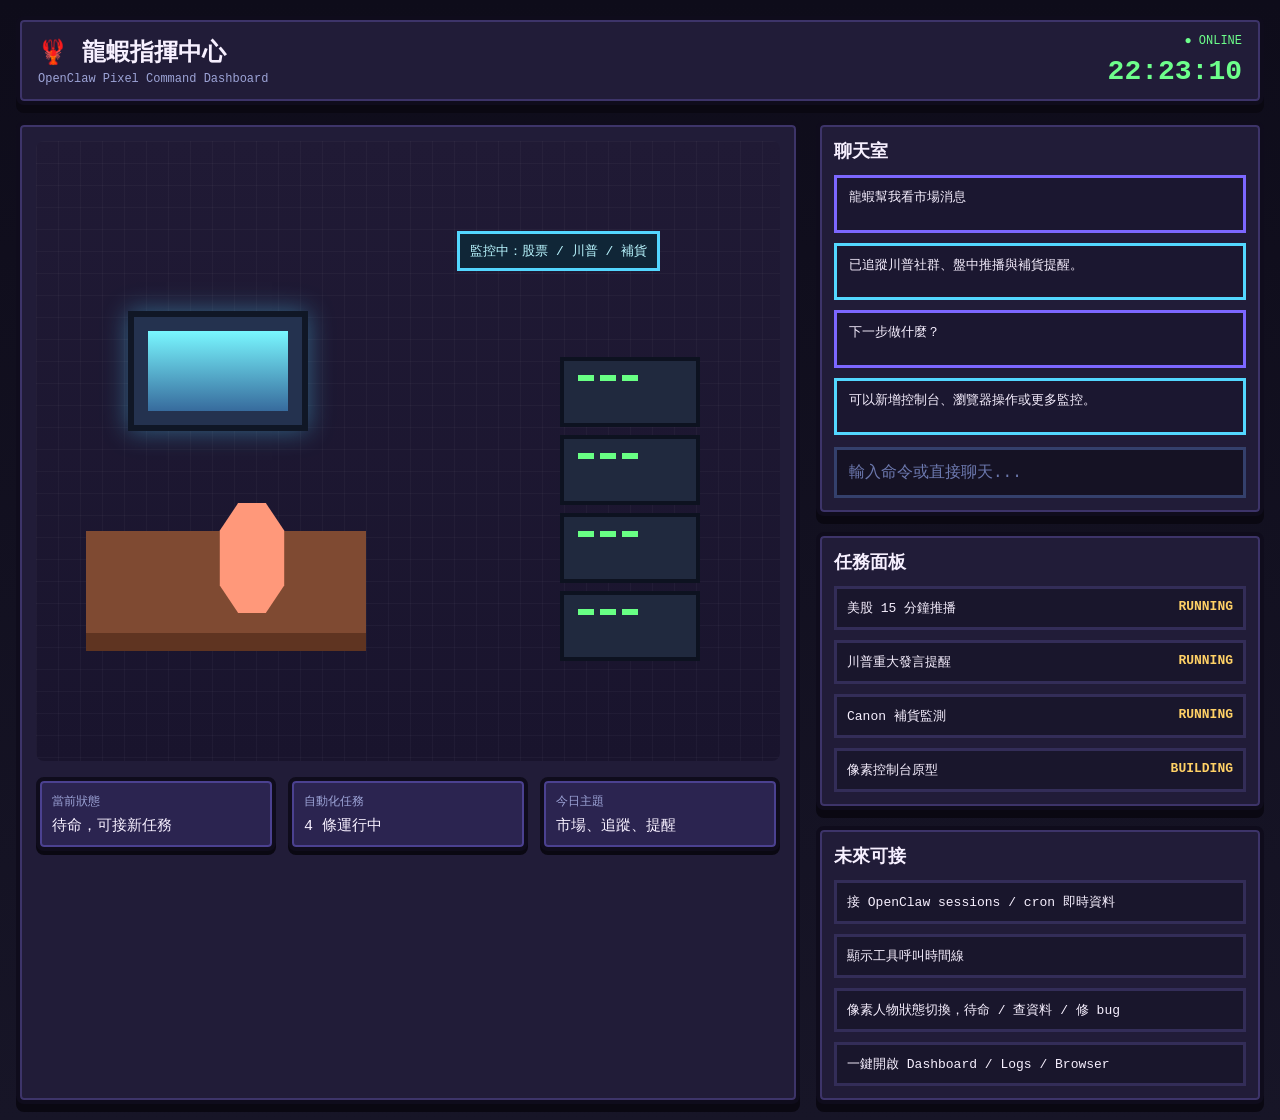
==== dashboard/index.html @ a99f5924 "Add pixel-style lobster dashboard prototype" ====
<!doctype html>
<html lang="zh-Hant">
  <head>
    <meta charset="UTF-8" />
    <meta name="viewport" content="width=device-width, initial-scale=1.0" />
    <title>龍蝦指揮中心</title>
    <link rel="stylesheet" href="./style.css" />
  </head>
  <body>
    <div class="shell">
      <header class="topbar pixel-panel">
        <div>
          <div class="brand">🦞 龍蝦指揮中心</div>
          <div class="sub">OpenClaw Pixel Command Dashboard</div>
        </div>
        <div class="status-group">
          <div class="status-pill online">● ONLINE</div>
          <div class="clock" id="clock">--:--:--</div>
        </div>
      </header>

      <main class="layout">
        <section class="scene pixel-panel">
          <div class="pixel-room">
            <div class="monitor glow"></div>
            <div class="desk"></div>
            <div class="lobster">
              <div class="lobster-label">龍蝦在線，待命中</div>
            </div>
            <div class="server-stack">
              <div class="server"></div>
              <div class="server"></div>
              <div class="server"></div>
              <div class="server"></div>
            </div>
            <div class="task-bubble">監控中：股票 / 川普 / 補貨</div>
          </div>

          <div class="scene-footer">
            <div class="mini-card pixel-panel inset">
              <div class="label">當前狀態</div>
              <div class="value">待命，可接新任務</div>
            </div>
            <div class="mini-card pixel-panel inset">
              <div class="label">自動化任務</div>
              <div class="value">4 條運行中</div>
            </div>
            <div class="mini-card pixel-panel inset">
              <div class="label">今日主題</div>
              <div class="value">市場、追蹤、提醒</div>
            </div>
          </div>
        </section>

        <aside class="sidebar">
          <section class="pixel-panel side-block">
            <h2>聊天室</h2>
            <div class="chat-log">
              <div class="msg from-user">龍蝦幫我看市場消息</div>
              <div class="msg from-lobster">已追蹤川普社群、盤中推播與補貨提醒。</div>
              <div class="msg from-user">下一步做什麼？</div>
              <div class="msg from-lobster">可以新增控制台、瀏覽器操作或更多監控。</div>
            </div>
            <div class="chat-input">輸入命令或直接聊天...</div>
          </section>

          <section class="pixel-panel side-block">
            <h2>任務面板</h2>
            <ul class="task-list">
              <li><span>美股 15 分鐘推播</span><b>RUNNING</b></li>
              <li><span>川普重大發言提醒</span><b>RUNNING</b></li>
              <li><span>Canon 補貨監測</span><b>RUNNING</b></li>
              <li><span>像素控制台原型</span><b>BUILDING</b></li>
            </ul>
          </section>

          <section class="pixel-panel side-block">
            <h2>未來可接</h2>
            <ul class="feature-list">
              <li>接 OpenClaw sessions / cron 即時資料</li>
              <li>顯示工具呼叫時間線</li>
              <li>像素人物狀態切換，待命 / 查資料 / 修 bug</li>
              <li>一鍵開啟 Dashboard / Logs / Browser</li>
            </ul>
          </section>
        </aside>
      </main>
    </div>

    <script src="./ui.js"></script>
  </body>
</html>
---- dashboard/style.css ----
:root {
  --bg: #171527;
  --panel: #211c38;
  --panel-2: #2b2450;
  --ink: #f7f0ff;
  --muted: #9da4d7;
  --accent: #53d7ff;
  --accent-2: #ff8bc2;
  --ok: #6dff8b;
  --warn: #ffd166;
  --border: #3d3469;
}

* { box-sizing: border-box; }
body {
  margin: 0;
  font-family: "Courier New", monospace;
  background: linear-gradient(180deg, #0e0c1a, var(--bg));
  color: var(--ink);
}
.shell {
  min-height: 100vh;
  padding: 16px;
}
.pixel-panel {
  background: var(--panel);
  border: 4px solid #0f0c1c;
  box-shadow: inset 0 0 0 2px var(--border), 0 8px 0 #0a0812;
  border-radius: 8px;
}
.topbar {
  display: flex;
  justify-content: space-between;
  align-items: center;
  padding: 14px 18px;
  margin-bottom: 16px;
}
.brand { font-size: 24px; font-weight: 700; }
.sub { color: var(--muted); font-size: 12px; margin-top: 4px; }
.status-group { text-align: right; }
.status-pill { font-size: 12px; margin-bottom: 8px; }
.status-pill.online { color: var(--ok); }
.clock { font-size: 28px; color: var(--ok); font-weight: 700; }
.layout {
  display: grid;
  grid-template-columns: 1.4fr 0.8fr;
  gap: 16px;
}
.scene { padding: 16px; }
.pixel-room {
  position: relative;
  height: 620px;
  overflow: hidden;
  background: linear-gradient(180deg, #201a35 0%, #19142d 100%);
  border-radius: 8px;
}
.pixel-room::before {
  content: "";
  position: absolute;
  inset: 0;
  background-image: linear-gradient(rgba(255,255,255,.03) 1px, transparent 1px), linear-gradient(90deg, rgba(255,255,255,.03) 1px, transparent 1px);
  background-size: 22px 22px;
}
.monitor, .desk, .server, .lobster, .task-bubble, .lobster-label {
  position: absolute;
}
.monitor {
  width: 180px; height: 120px; left: 92px; top: 170px;
  background: #24324f; border: 6px solid #101726;
}
.monitor::after {
  content: ""; position: absolute; inset: 14px; background: linear-gradient(180deg, #79f7ff, #376b9d);
}
.glow { box-shadow: 0 0 24px rgba(83, 215, 255, 0.4); }
.desk {
  width: 280px; height: 120px; left: 50px; bottom: 110px;
  background: #7f4a32;
  box-shadow: inset 0 -18px #5f3421;
}
.lobster {
  width: 92px; height: 110px; left: 170px; bottom: 148px;
  background: #ff987a;
  clip-path: polygon(35% 0%, 65% 0%, 85% 25%, 85% 75%, 65% 100%, 35% 100%, 15% 75%, 15% 25%);
  box-shadow: 0 0 0 4px #a74c3a;
}
.lobster::before, .lobster::after {
  content: ""; position: absolute; top: 18px; width: 20px; height: 20px; background: #ff987a; box-shadow: 0 0 0 4px #a74c3a;
}
.lobster::before { left: -18px; }
.lobster::after { right: -18px; }
.lobster-label {
  left: -30px; top: -46px; white-space: nowrap; font-size: 12px;
  background: #13253a; color: #d5fbff; padding: 6px 8px; border: 3px solid #4aa3cc;
}
.server-stack { position: absolute; right: 80px; bottom: 92px; width: 140px; }
.server {
  height: 70px; margin-bottom: 8px; background: #20293e; border: 4px solid #0d1220; position: relative;
}
.server::after {
  content: ""; position: absolute; inset: 14px auto 14px 14px; width: 60px; background: linear-gradient(90deg, #68ff84 16px, transparent 0) repeat-x;
  background-size: 22px 6px;
}
.task-bubble {
  right: 120px; top: 90px; font-size: 13px; padding: 8px 10px;
  background: #102637; color: #b9f6ff; border: 3px solid #53d7ff;
}
.scene-footer {
  margin-top: 16px; display: grid; grid-template-columns: repeat(3, 1fr); gap: 12px;
}
.inset { padding: 12px; background: var(--panel-2); box-shadow: inset 0 0 0 2px #4b4190, 0 4px 0 #0a0812; }
.label { color: var(--muted); font-size: 12px; margin-bottom: 6px; }
.value { font-size: 15px; }
.sidebar { display: grid; gap: 16px; }
.side-block { padding: 14px; }
.side-block h2 { margin: 0 0 12px; font-size: 18px; }
.chat-log {
  display: grid; gap: 10px; min-height: 260px; max-height: 260px; overflow: auto; margin-bottom: 12px;
}
.msg {
  padding: 10px 12px; border: 3px solid var(--border); background: #1b1730; font-size: 13px;
}
.from-user { border-color: #7c67ff; }
.from-lobster { border-color: #53d7ff; }
.chat-input {
  border: 3px solid #34406c; padding: 12px; color: #6c78ae; background: #151224;
}
.task-list, .feature-list { list-style: none; padding: 0; margin: 0; display: grid; gap: 10px; }
.task-list li, .feature-list li {
  display: flex; justify-content: space-between; gap: 8px; padding: 10px; background: #19162c; border: 3px solid #332d58; font-size: 13px;
}
.task-list b { color: var(--warn); }
@media (max-width: 1100px) {
  .layout { grid-template-columns: 1fr; }
  .pixel-room { height: 480px; }
}
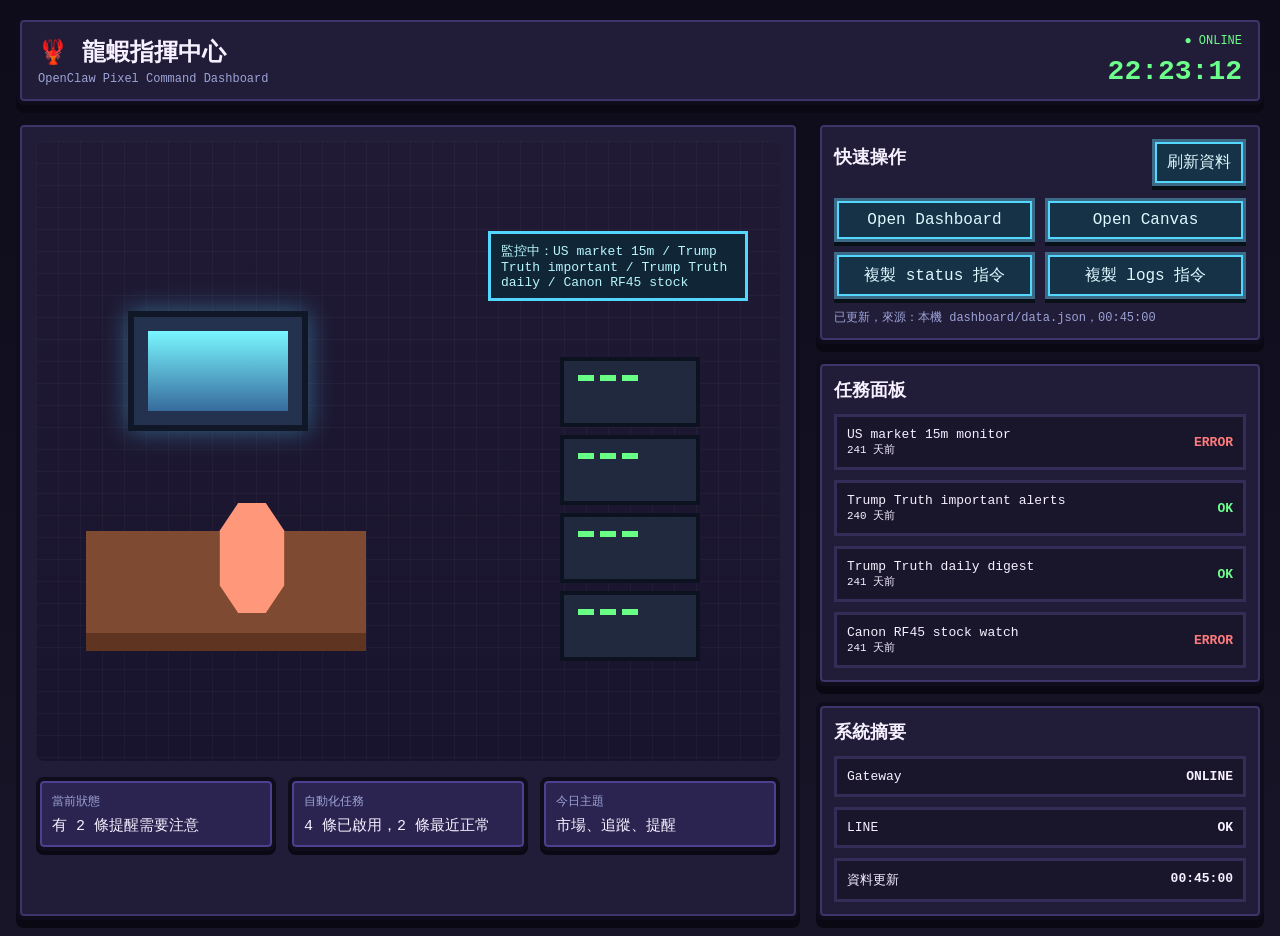
==== commit 6943b7e6: "Upgrade pixel dashboard with live status UI" ====
--- a/dashboard/index.html
+++ b/dashboard/index.html
@@ -14,7 +14,7 @@
           <div class="sub">OpenClaw Pixel Command Dashboard</div>
         </div>
         <div class="status-group">
-          <div class="status-pill online">● ONLINE</div>
+          <div class="status-pill online" id="gateway-pill">● ONLINE</div>
           <div class="clock" id="clock">--:--:--</div>
         </div>
       </header>
@@ -25,7 +25,7 @@
             <div class="monitor glow"></div>
             <div class="desk"></div>
             <div class="lobster">
-              <div class="lobster-label">龍蝦在線，待命中</div>
+              <div class="lobster-label" id="lobster-label">龍蝦在線，待命中</div>
             </div>
             <div class="server-stack">
               <div class="server"></div>
@@ -33,54 +33,53 @@
               <div class="server"></div>
               <div class="server"></div>
             </div>
-            <div class="task-bubble">監控中：股票 / 川普 / 補貨</div>
+            <div class="task-bubble" id="task-bubble">監控中：載入中...</div>
           </div>
 
           <div class="scene-footer">
             <div class="mini-card pixel-panel inset">
               <div class="label">當前狀態</div>
-              <div class="value">待命，可接新任務</div>
+              <div class="value" id="current-status">讀取中...</div>
             </div>
             <div class="mini-card pixel-panel inset">
               <div class="label">自動化任務</div>
-              <div class="value">4 條運行中</div>
+              <div class="value" id="automation-count">讀取中...</div>
             </div>
             <div class="mini-card pixel-panel inset">
               <div class="label">今日主題</div>
-              <div class="value">市場、追蹤、提醒</div>
+              <div class="value" id="today-theme">市場、追蹤、提醒</div>
             </div>
           </div>
         </section>
 
         <aside class="sidebar">
           <section class="pixel-panel side-block">
-            <h2>聊天室</h2>
-            <div class="chat-log">
-              <div class="msg from-user">龍蝦幫我看市場消息</div>
-              <div class="msg from-lobster">已追蹤川普社群、盤中推播與補貨提醒。</div>
-              <div class="msg from-user">下一步做什麼？</div>
-              <div class="msg from-lobster">可以新增控制台、瀏覽器操作或更多監控。</div>
+            <div class="section-head">
+              <h2>快速操作</h2>
+              <button class="pixel-btn" id="refresh-btn">刷新資料</button>
             </div>
-            <div class="chat-input">輸入命令或直接聊天...</div>
+            <div class="button-grid">
+              <a class="pixel-btn link-btn" href="http://127.0.0.1:18789/" target="_blank" rel="noreferrer">Open Dashboard</a>
+              <a class="pixel-btn link-btn" href="http://127.0.0.1:18789/__openclaw__/canvas/" target="_blank" rel="noreferrer">Open Canvas</a>
+              <button class="pixel-btn" data-copy="openclaw status --deep">複製 status 指令</button>
+              <button class="pixel-btn" data-copy="openclaw logs --follow">複製 logs 指令</button>
+            </div>
+            <div class="hint" id="action-hint">可直接開啟本機頁面，或複製指令到 terminal。</div>
           </section>
 
           <section class="pixel-panel side-block">
             <h2>任務面板</h2>
-            <ul class="task-list">
-              <li><span>美股 15 分鐘推播</span><b>RUNNING</b></li>
-              <li><span>川普重大發言提醒</span><b>RUNNING</b></li>
-              <li><span>Canon 補貨監測</span><b>RUNNING</b></li>
-              <li><span>像素控制台原型</span><b>BUILDING</b></li>
+            <ul class="task-list" id="task-list">
+              <li><span>載入中...</span><b>...</b></li>
             </ul>
           </section>
 
           <section class="pixel-panel side-block">
-            <h2>未來可接</h2>
-            <ul class="feature-list">
-              <li>接 OpenClaw sessions / cron 即時資料</li>
-              <li>顯示工具呼叫時間線</li>
-              <li>像素人物狀態切換，待命 / 查資料 / 修 bug</li>
-              <li>一鍵開啟 Dashboard / Logs / Browser</li>
+            <h2>系統摘要</h2>
+            <ul class="feature-list" id="summary-list">
+              <li><span>Gateway</span><b>檢查中</b></li>
+              <li><span>LINE</span><b>檢查中</b></li>
+              <li><span>資料更新</span><b>尚未更新</b></li>
             </ul>
           </section>
         </aside>
--- a/dashboard/style.css
+++ b/dashboard/style.css
@@ -8,6 +8,7 @@
   --accent-2: #ff8bc2;
   --ok: #6dff8b;
   --warn: #ffd166;
+  --danger: #ff7b7b;
   --border: #3d3469;
 }
 
@@ -40,6 +41,8 @@
 .status-group { text-align: right; }
 .status-pill { font-size: 12px; margin-bottom: 8px; }
 .status-pill.online { color: var(--ok); }
+.status-pill.warn { color: var(--warn); }
+.status-pill.danger { color: var(--danger); }
 .clock { font-size: 28px; color: var(--ok); font-weight: 700; }
 .layout {
   display: grid;
@@ -101,7 +104,7 @@
   background-size: 22px 6px;
 }
 .task-bubble {
-  right: 120px; top: 90px; font-size: 13px; padding: 8px 10px;
+  right: 32px; top: 90px; max-width: 260px; font-size: 13px; padding: 8px 10px;
   background: #102637; color: #b9f6ff; border: 3px solid #53d7ff;
 }
 .scene-footer {
@@ -113,23 +116,54 @@
 .sidebar { display: grid; gap: 16px; }
 .side-block { padding: 14px; }
 .side-block h2 { margin: 0 0 12px; font-size: 18px; }
-.chat-log {
-  display: grid; gap: 10px; min-height: 260px; max-height: 260px; overflow: auto; margin-bottom: 12px;
+.section-head {
+  display: flex;
+  justify-content: space-between;
+  align-items: center;
+  gap: 12px;
+  margin-bottom: 12px;
 }
-.msg {
-  padding: 10px 12px; border: 3px solid var(--border); background: #1b1730; font-size: 13px;
+.button-grid {
+  display: grid;
+  grid-template-columns: 1fr 1fr;
+  gap: 10px;
 }
-.from-user { border-color: #7c67ff; }
-.from-lobster { border-color: #53d7ff; }
-.chat-input {
-  border: 3px solid #34406c; padding: 12px; color: #6c78ae; background: #151224;
+.pixel-btn {
+  appearance: none;
+  border: 3px solid #3c6b88;
+  background: #163247;
+  color: #dff8ff;
+  padding: 10px 12px;
+  font: inherit;
+  text-align: center;
+  text-decoration: none;
+  cursor: pointer;
+  box-shadow: inset 0 0 0 2px #53d7ff, 0 4px 0 #091018;
+}
+.pixel-btn:hover { filter: brightness(1.08); }
+.link-btn { display: inline-block; }
+.hint {
+  margin-top: 10px;
+  color: var(--muted);
+  font-size: 12px;
 }
 .task-list, .feature-list { list-style: none; padding: 0; margin: 0; display: grid; gap: 10px; }
 .task-list li, .feature-list li {
   display: flex; justify-content: space-between; gap: 8px; padding: 10px; background: #19162c; border: 3px solid #332d58; font-size: 13px;
 }
-.task-list b { color: var(--warn); }
+.task-list li {
+  align-items: center;
+}
+.task-list span {
+  flex: 1;
+}
+.task-list b.ok { color: var(--ok); }
+.task-list b.warn { color: var(--warn); }
+.task-list b.danger { color: var(--danger); }
 @media (max-width: 1100px) {
   .layout { grid-template-columns: 1fr; }
   .pixel-room { height: 480px; }
 }
+@media (max-width: 700px) {
+  .scene-footer, .button-grid { grid-template-columns: 1fr; }
+}
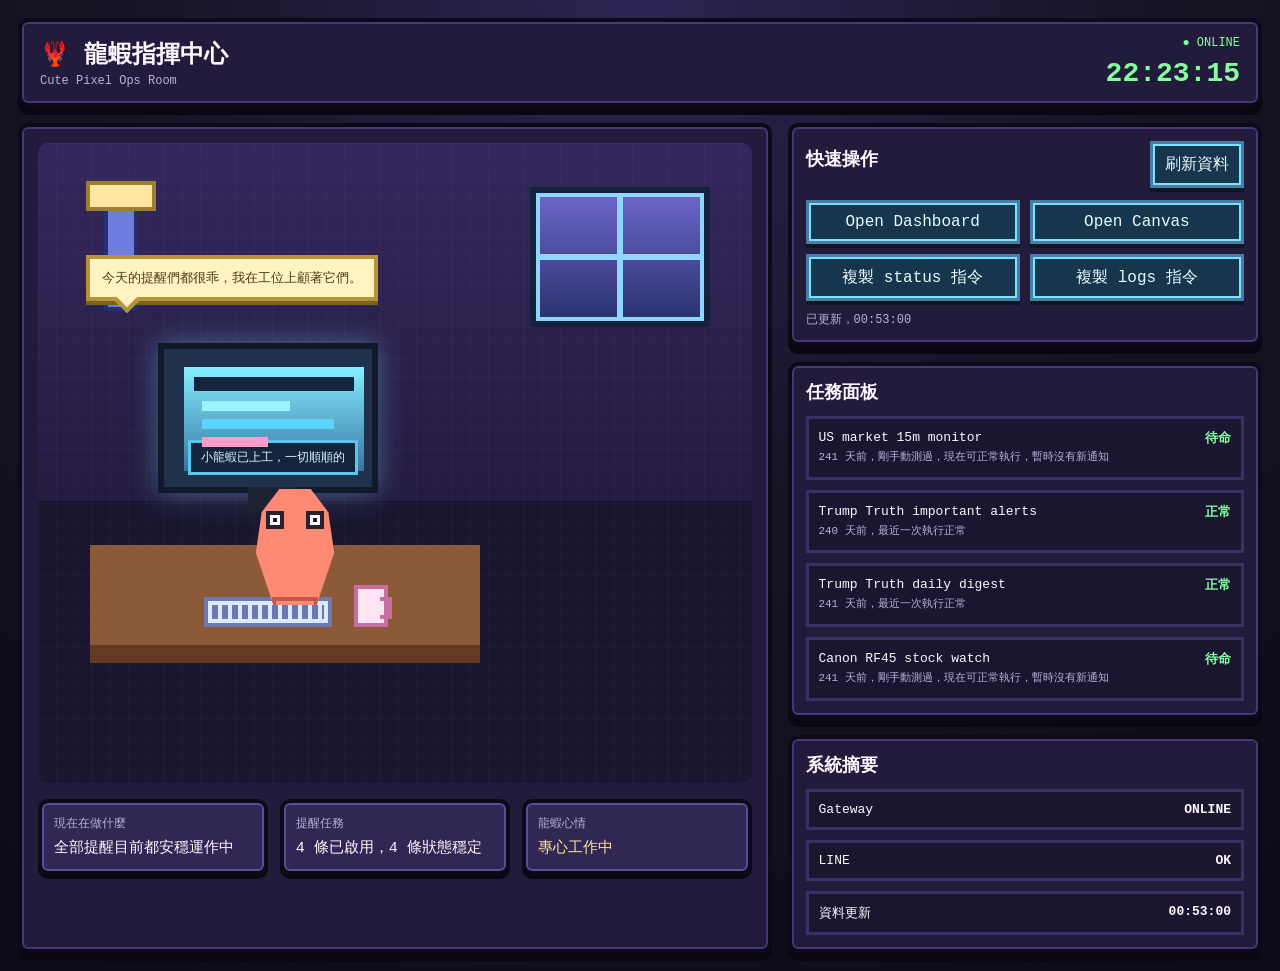
==== commit 76653f03: "Redraw dashboard with cute pixel lobster scene" ====
--- a/dashboard/index.html
+++ b/dashboard/index.html
@@ -11,7 +11,7 @@
       <header class="topbar pixel-panel">
         <div>
           <div class="brand">🦞 龍蝦指揮中心</div>
-          <div class="sub">OpenClaw Pixel Command Dashboard</div>
+          <div class="sub">Cute Pixel Ops Room</div>
         </div>
         <div class="status-group">
           <div class="status-pill online" id="gateway-pill">● ONLINE</div>
@@ -22,32 +22,39 @@
       <main class="layout">
         <section class="scene pixel-panel">
           <div class="pixel-room">
-            <div class="monitor glow"></div>
+            <div class="window"></div>
+            <div class="lamp"></div>
+            <div class="monitor glow">
+              <div class="screen-ui"></div>
+            </div>
             <div class="desk"></div>
-            <div class="lobster">
-              <div class="lobster-label" id="lobster-label">龍蝦在線，待命中</div>
+            <div class="keyboard"></div>
+            <div class="coffee"></div>
+
+            <div class="lobster-worker" id="lobster-worker">
+              <div class="eye left"></div>
+              <div class="eye right"></div>
+              <div class="claw left"></div>
+              <div class="claw right"></div>
+              <div class="tail"></div>
             </div>
-            <div class="server-stack">
-              <div class="server"></div>
-              <div class="server"></div>
-              <div class="server"></div>
-              <div class="server"></div>
-            </div>
-            <div class="task-bubble" id="task-bubble">監控中：載入中...</div>
+
+            <div class="speech-bubble" id="task-bubble">載入今天的任務中...</div>
+            <div class="room-caption" id="lobster-label">小龍蝦已上工，待命中</div>
           </div>
 
           <div class="scene-footer">
             <div class="mini-card pixel-panel inset">
-              <div class="label">當前狀態</div>
+              <div class="label">現在在做什麼</div>
               <div class="value" id="current-status">讀取中...</div>
             </div>
             <div class="mini-card pixel-panel inset">
-              <div class="label">自動化任務</div>
+              <div class="label">提醒任務</div>
               <div class="value" id="automation-count">讀取中...</div>
             </div>
-            <div class="mini-card pixel-panel inset">
-              <div class="label">今日主題</div>
-              <div class="value" id="today-theme">市場、追蹤、提醒</div>
+            <div class="mini-card pixel-panel inset mood-card">
+              <div class="label">龍蝦心情</div>
+              <div class="value" id="lobster-mood">專心工作中</div>
             </div>
           </div>
         </section>
--- a/dashboard/style.css
+++ b/dashboard/style.css
@@ -1,33 +1,35 @@
 :root {
-  --bg: #171527;
-  --panel: #211c38;
-  --panel-2: #2b2450;
-  --ink: #f7f0ff;
-  --muted: #9da4d7;
-  --accent: #53d7ff;
-  --accent-2: #ff8bc2;
-  --ok: #6dff8b;
-  --warn: #ffd166;
-  --danger: #ff7b7b;
-  --border: #3d3469;
+  --bg: #131120;
+  --panel: #231b3c;
+  --panel-2: #312755;
+  --ink: #fff7ff;
+  --muted: #b6b2d9;
+  --accent: #77e4ff;
+  --accent-2: #ff9bc8;
+  --ok: #84ff9d;
+  --warn: #ffd66b;
+  --danger: #ff8d8d;
+  --border: #48377e;
+  --wood: #8d5a39;
+  --wood-dark: #633b24;
+  --shell: #ff8a73;
+  --shell-dark: #c45748;
 }
 
 * { box-sizing: border-box; }
 body {
   margin: 0;
   font-family: "Courier New", monospace;
-  background: linear-gradient(180deg, #0e0c1a, var(--bg));
   color: var(--ink);
-}
-.shell {
-  min-height: 100vh;
-  padding: 16px;
-}
+  background:
+    radial-gradient(circle at top, #2e2454 0%, #171324 45%, #0d0b17 100%);
+}
+.shell { min-height: 100vh; padding: 18px; }
 .pixel-panel {
   background: var(--panel);
-  border: 4px solid #0f0c1c;
-  box-shadow: inset 0 0 0 2px var(--border), 0 8px 0 #0a0812;
-  border-radius: 8px;
+  border: 4px solid #0d0a18;
+  box-shadow: inset 0 0 0 2px var(--border), 0 8px 0 #090712;
+  border-radius: 10px;
 }
 .topbar {
   display: flex;
@@ -46,73 +48,245 @@
 .clock { font-size: 28px; color: var(--ok); font-weight: 700; }
 .layout {
   display: grid;
-  grid-template-columns: 1.4fr 0.8fr;
+  grid-template-columns: 1.35fr 0.85fr;
   gap: 16px;
 }
 .scene { padding: 16px; }
 .pixel-room {
   position: relative;
-  height: 620px;
+  height: 640px;
   overflow: hidden;
-  background: linear-gradient(180deg, #201a35 0%, #19142d 100%);
-  border-radius: 8px;
+  border-radius: 10px;
+  background: linear-gradient(180deg, #34285d 0%, #241b41 56%, #1a1630 56%, #1a1630 100%);
 }
 .pixel-room::before {
   content: "";
   position: absolute;
   inset: 0;
-  background-image: linear-gradient(rgba(255,255,255,.03) 1px, transparent 1px), linear-gradient(90deg, rgba(255,255,255,.03) 1px, transparent 1px);
-  background-size: 22px 22px;
-}
-.monitor, .desk, .server, .lobster, .task-bubble, .lobster-label {
+  background-image:
+    linear-gradient(rgba(255,255,255,.025) 1px, transparent 1px),
+    linear-gradient(90deg, rgba(255,255,255,.025) 1px, transparent 1px);
+  background-size: 18px 18px;
+}
+.window {
+  position: absolute;
+  right: 42px;
+  top: 44px;
+  width: 180px;
+  height: 140px;
+  border: 6px solid #16213c;
+  background: linear-gradient(180deg, #6d66cb, #2a316d);
+  box-shadow: inset 0 0 0 4px #8fd6ff;
+}
+.window::before,
+.window::after {
+  content: "";
+  position: absolute;
+  background: #8fd6ff;
+}
+.window::before { left: calc(50% - 3px); top: 0; width: 6px; height: 100%; }
+.window::after { top: calc(50% - 3px); left: 0; width: 100%; height: 6px; }
+.lamp {
+  position: absolute;
+  left: 70px;
+  top: 54px;
+  width: 26px;
+  height: 110px;
+  background: #6f7ce0;
+  box-shadow: 0 0 0 4px #243070;
+}
+.lamp::before {
+  content: "";
+  position: absolute;
+  left: -18px;
+  top: -12px;
+  width: 62px;
+  height: 22px;
+  background: #ffe7a1;
+  box-shadow: 0 0 0 4px #9d7f2f;
+}
+.monitor, .desk, .keyboard, .coffee, .speech-bubble, .room-caption, .lobster-worker {
   position: absolute;
 }
 .monitor {
-  width: 180px; height: 120px; left: 92px; top: 170px;
-  background: #24324f; border: 6px solid #101726;
+  left: 120px;
+  top: 200px;
+  width: 220px;
+  height: 150px;
+  border: 6px solid #12192b;
+  background: #20314c;
+}
+.monitor::before {
+  content: "";
+  position: absolute;
+  left: 20px;
+  top: 18px;
+  width: 180px;
+  height: 104px;
+  background: linear-gradient(180deg, #84efff, #3973a2);
 }
 .monitor::after {
-  content: ""; position: absolute; inset: 14px; background: linear-gradient(180deg, #79f7ff, #376b9d);
-}
-.glow { box-shadow: 0 0 24px rgba(83, 215, 255, 0.4); }
+  content: "";
+  position: absolute;
+  left: 84px;
+  bottom: -26px;
+  width: 48px;
+  height: 26px;
+  background: #1b2234;
+}
+.screen-ui {
+  position: absolute;
+  left: 30px;
+  top: 28px;
+  width: 160px;
+  height: 84px;
+  background:
+    linear-gradient(#13253f 0 0) 0 0/100% 14px no-repeat,
+    linear-gradient(#9cf4ff 0 0) 8px 24px/88px 10px no-repeat,
+    linear-gradient(#5bd4ff 0 0) 8px 42px/132px 10px no-repeat,
+    linear-gradient(#ff9bc8 0 0) 8px 60px/66px 10px no-repeat;
+  z-index: 2;
+}
+.glow { box-shadow: 0 0 26px rgba(119, 228, 255, 0.35); }
 .desk {
-  width: 280px; height: 120px; left: 50px; bottom: 110px;
-  background: #7f4a32;
-  box-shadow: inset 0 -18px #5f3421;
-}
-.lobster {
-  width: 92px; height: 110px; left: 170px; bottom: 148px;
-  background: #ff987a;
-  clip-path: polygon(35% 0%, 65% 0%, 85% 25%, 85% 75%, 65% 100%, 35% 100%, 15% 75%, 15% 25%);
-  box-shadow: 0 0 0 4px #a74c3a;
-}
-.lobster::before, .lobster::after {
-  content: ""; position: absolute; top: 18px; width: 20px; height: 20px; background: #ff987a; box-shadow: 0 0 0 4px #a74c3a;
-}
-.lobster::before { left: -18px; }
-.lobster::after { right: -18px; }
-.lobster-label {
-  left: -30px; top: -46px; white-space: nowrap; font-size: 12px;
-  background: #13253a; color: #d5fbff; padding: 6px 8px; border: 3px solid #4aa3cc;
-}
-.server-stack { position: absolute; right: 80px; bottom: 92px; width: 140px; }
-.server {
-  height: 70px; margin-bottom: 8px; background: #20293e; border: 4px solid #0d1220; position: relative;
-}
-.server::after {
-  content: ""; position: absolute; inset: 14px auto 14px 14px; width: 60px; background: linear-gradient(90deg, #68ff84 16px, transparent 0) repeat-x;
-  background-size: 22px 6px;
-}
-.task-bubble {
-  right: 32px; top: 90px; max-width: 260px; font-size: 13px; padding: 8px 10px;
-  background: #102637; color: #b9f6ff; border: 3px solid #53d7ff;
+  left: 52px;
+  bottom: 120px;
+  width: 390px;
+  height: 118px;
+  background: var(--wood);
+  box-shadow: inset 0 -18px var(--wood-dark);
+}
+.keyboard {
+  left: 170px;
+  bottom: 160px;
+  width: 120px;
+  height: 22px;
+  background: #dce8ff;
+  box-shadow: 0 0 0 4px #6c78ae;
+}
+.keyboard::before {
+  content: "";
+  position: absolute;
+  inset: 4px;
+  background: repeating-linear-gradient(90deg, #6c78ae 0 6px, transparent 6px 10px);
+}
+.coffee {
+  left: 320px;
+  bottom: 160px;
+  width: 26px;
+  height: 34px;
+  background: #ffe5f4;
+  box-shadow: 0 0 0 4px #c96fa0;
+}
+.coffee::before {
+  content: "";
+  position: absolute;
+  right: -8px;
+  top: 8px;
+  width: 8px;
+  height: 14px;
+  border: 4px solid #c96fa0;
+  border-left: none;
+}
+.lobster-worker {
+  left: 208px;
+  bottom: 178px;
+  width: 98px;
+  height: 116px;
+  background: var(--shell);
+  clip-path: polygon(34% 0%, 66% 0%, 84% 20%, 90% 55%, 72% 100%, 28% 100%, 10% 55%, 16% 20%);
+  box-shadow: 0 0 0 4px var(--shell-dark);
+  animation: bob 2.2s infinite ease-in-out;
+}
+.lobster-worker .eye {
+  position: absolute;
+  top: 26px;
+  width: 10px;
+  height: 10px;
+  background: #fff;
+  box-shadow: 0 0 0 4px #2a2031;
+}
+.lobster-worker .eye.left { left: 24px; }
+.lobster-worker .eye.right { right: 24px; }
+.lobster-worker .eye::after {
+  content: "";
+  position: absolute;
+  left: 3px;
+  top: 3px;
+  width: 4px;
+  height: 4px;
+  background: #1d1530;
+}
+.lobster-worker .claw,
+.lobster-worker .tail {
+  position: absolute;
+  background: var(--shell);
+  box-shadow: 0 0 0 4px var(--shell-dark);
+}
+.lobster-worker .claw.left {
+  left: -18px;
+  top: 34px;
+  width: 20px;
+  height: 34px;
+}
+.lobster-worker .claw.right {
+  right: -18px;
+  top: 34px;
+  width: 20px;
+  height: 34px;
+}
+.lobster-worker .tail {
+  left: 30px;
+  bottom: -18px;
+  width: 38px;
+  height: 22px;
+}
+.speech-bubble {
+  top: 112px;
+  left: 48px;
+  max-width: 300px;
+  padding: 10px 12px;
+  font-size: 13px;
+  background: #fff3c4;
+  color: #4d3a10;
+  border: 4px solid #b79336;
+  box-shadow: 0 4px 0 #7b611e;
+}
+.speech-bubble::after {
+  content: "";
+  position: absolute;
+  left: 28px;
+  bottom: -12px;
+  width: 14px;
+  height: 14px;
+  background: #fff3c4;
+  border-right: 4px solid #b79336;
+  border-bottom: 4px solid #b79336;
+  transform: rotate(45deg);
+}
+.room-caption {
+  left: 150px;
+  bottom: 308px;
+  padding: 6px 10px;
+  font-size: 12px;
+  background: #14263d;
+  color: #d9fbff;
+  border: 3px solid #58c7ef;
 }
 .scene-footer {
-  margin-top: 16px; display: grid; grid-template-columns: repeat(3, 1fr); gap: 12px;
-}
-.inset { padding: 12px; background: var(--panel-2); box-shadow: inset 0 0 0 2px #4b4190, 0 4px 0 #0a0812; }
+  margin-top: 16px;
+  display: grid;
+  grid-template-columns: repeat(3, 1fr);
+  gap: 12px;
+}
+.inset {
+  padding: 12px;
+  background: var(--panel-2);
+  box-shadow: inset 0 0 0 2px #5a4e9e, 0 4px 0 #0a0812;
+}
 .label { color: var(--muted); font-size: 12px; margin-bottom: 6px; }
-.value { font-size: 15px; }
+.value { font-size: 15px; line-height: 1.4; }
+.mood-card .value { color: #ffe59a; }
 .sidebar { display: grid; gap: 16px; }
 .side-block { padding: 14px; }
 .side-block h2 { margin: 0 0 12px; font-size: 18px; }
@@ -130,40 +304,49 @@
 }
 .pixel-btn {
   appearance: none;
-  border: 3px solid #3c6b88;
-  background: #163247;
-  color: #dff8ff;
+  border: 3px solid #4b7da4;
+  background: #17354d;
+  color: #e8fbff;
   padding: 10px 12px;
   font: inherit;
   text-align: center;
   text-decoration: none;
   cursor: pointer;
-  box-shadow: inset 0 0 0 2px #53d7ff, 0 4px 0 #091018;
+  box-shadow: inset 0 0 0 2px var(--accent), 0 4px 0 #0d1720;
 }
 .pixel-btn:hover { filter: brightness(1.08); }
 .link-btn { display: inline-block; }
-.hint {
-  margin-top: 10px;
-  color: var(--muted);
-  font-size: 12px;
-}
-.task-list, .feature-list { list-style: none; padding: 0; margin: 0; display: grid; gap: 10px; }
+.hint { margin-top: 10px; color: var(--muted); font-size: 12px; }
+.task-list, .feature-list {
+  list-style: none;
+  padding: 0;
+  margin: 0;
+  display: grid;
+  gap: 10px;
+}
 .task-list li, .feature-list li {
-  display: flex; justify-content: space-between; gap: 8px; padding: 10px; background: #19162c; border: 3px solid #332d58; font-size: 13px;
-}
-.task-list li {
-  align-items: center;
-}
-.task-list span {
-  flex: 1;
-}
+  display: flex;
+  justify-content: space-between;
+  gap: 10px;
+  padding: 10px;
+  background: #1a1630;
+  border: 3px solid #3a3166;
+  font-size: 13px;
+}
+.task-list span { flex: 1; line-height: 1.45; }
+.task-list small { color: var(--muted); }
 .task-list b.ok { color: var(--ok); }
 .task-list b.warn { color: var(--warn); }
 .task-list b.danger { color: var(--danger); }
+@keyframes bob {
+  0%, 100% { transform: translateY(0); }
+  50% { transform: translateY(-6px); }
+}
 @media (max-width: 1100px) {
   .layout { grid-template-columns: 1fr; }
-  .pixel-room { height: 480px; }
+  .pixel-room { height: 540px; }
 }
 @media (max-width: 700px) {
   .scene-footer, .button-grid { grid-template-columns: 1fr; }
-}
+  .window { display: none; }
+}
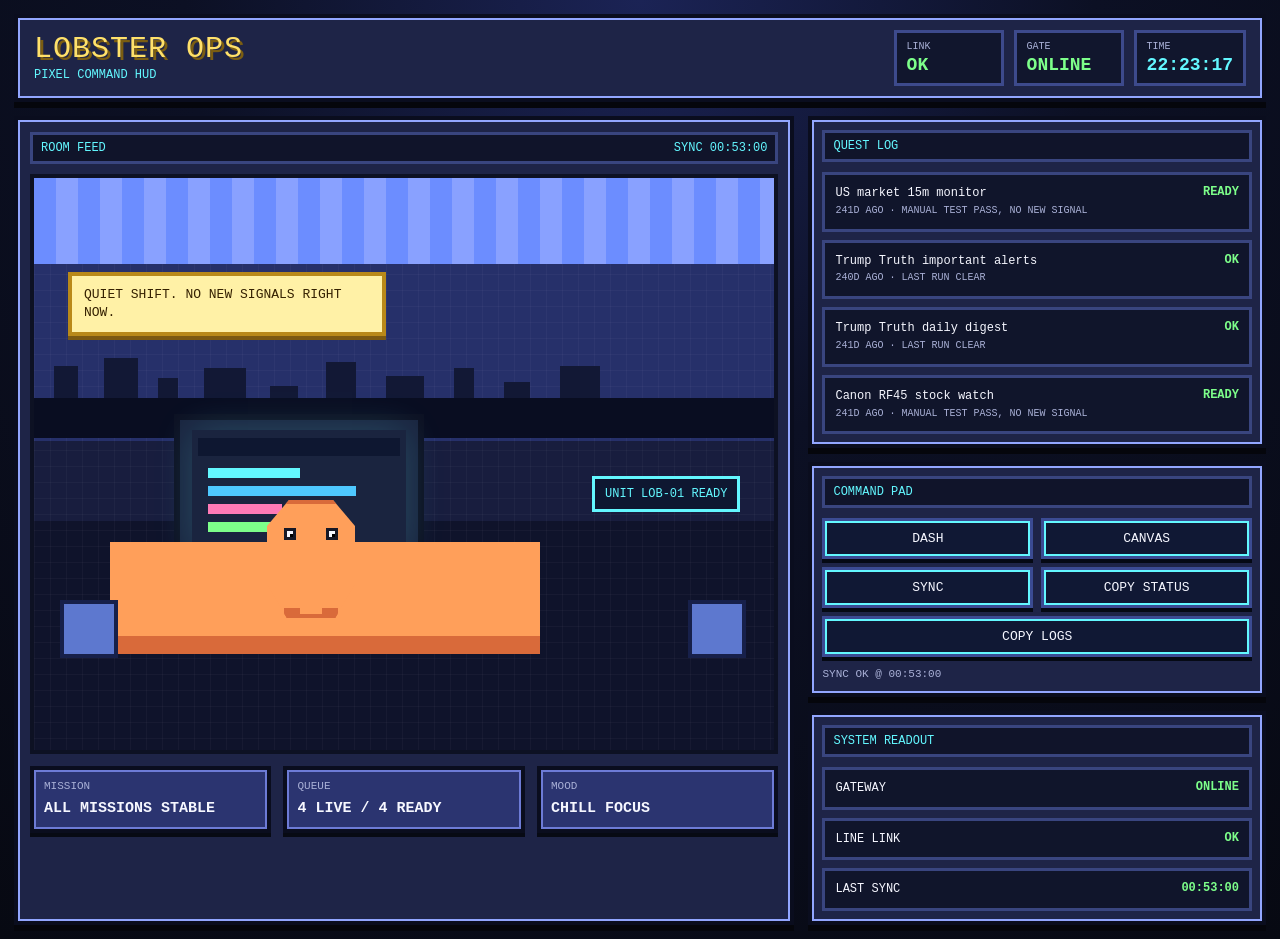
==== commit ee2a0339: "Convert dashboard into retro game HUD" ====
--- a/dashboard/index.html
+++ b/dashboard/index.html
@@ -3,90 +3,92 @@
   <head>
     <meta charset="UTF-8" />
     <meta name="viewport" content="width=device-width, initial-scale=1.0" />
-    <title>龍蝦指揮中心</title>
+    <title>LOBSTER OPS HUD</title>
     <link rel="stylesheet" href="./style.css" />
   </head>
   <body>
-    <div class="shell">
-      <header class="topbar pixel-panel">
-        <div>
-          <div class="brand">🦞 龍蝦指揮中心</div>
-          <div class="sub">Cute Pixel Ops Room</div>
+    <div class="hud-shell">
+      <header class="hud-top frame">
+        <div class="title-block">
+          <div class="game-title">LOBSTER OPS</div>
+          <div class="game-sub">PIXEL COMMAND HUD</div>
         </div>
-        <div class="status-group">
-          <div class="status-pill online" id="gateway-pill">● ONLINE</div>
-          <div class="clock" id="clock">--:--:--</div>
+        <div class="top-stats">
+          <div class="stat-chip"><span>LINK</span><b id="line-link">OK</b></div>
+          <div class="stat-chip"><span>GATE</span><b id="gateway-pill">ONLINE</b></div>
+          <div class="stat-chip clock-chip"><span>TIME</span><b id="clock">--:--:--</b></div>
         </div>
       </header>
 
-      <main class="layout">
-        <section class="scene pixel-panel">
-          <div class="pixel-room">
-            <div class="window"></div>
-            <div class="lamp"></div>
-            <div class="monitor glow">
-              <div class="screen-ui"></div>
-            </div>
-            <div class="desk"></div>
-            <div class="keyboard"></div>
-            <div class="coffee"></div>
-
-            <div class="lobster-worker" id="lobster-worker">
-              <div class="eye left"></div>
-              <div class="eye right"></div>
-              <div class="claw left"></div>
-              <div class="claw right"></div>
-              <div class="tail"></div>
-            </div>
-
-            <div class="speech-bubble" id="task-bubble">載入今天的任務中...</div>
-            <div class="room-caption" id="lobster-label">小龍蝦已上工，待命中</div>
+      <main class="hud-grid">
+        <section class="main-screen frame">
+          <div class="screen-header">
+            <span>ROOM FEED</span>
+            <span id="refresh-state">SYNC READY</span>
           </div>
 
-          <div class="scene-footer">
-            <div class="mini-card pixel-panel inset">
-              <div class="label">現在在做什麼</div>
-              <div class="value" id="current-status">讀取中...</div>
+          <div class="playfield">
+            <div class="sky-strip"></div>
+            <div class="cityline"></div>
+            <div class="terminal"></div>
+            <div class="terminal-glow"></div>
+            <div class="desk"></div>
+            <div class="crate left"></div>
+            <div class="crate right"></div>
+            <div class="pixel-lobster" id="lobster-sprite">
+              <div class="eye e1"></div>
+              <div class="eye e2"></div>
+              <div class="claw c1"></div>
+              <div class="claw c2"></div>
+              <div class="leg l1"></div>
+              <div class="leg l2"></div>
             </div>
-            <div class="mini-card pixel-panel inset">
-              <div class="label">提醒任務</div>
-              <div class="value" id="automation-count">讀取中...</div>
+            <div class="dialog-box" id="task-bubble">SCANNING TASK SIGNAL...</div>
+            <div class="status-banner" id="lobster-label">UNIT LOB-01 READY</div>
+          </div>
+
+          <div class="meters">
+            <div class="meter-box frame inset">
+              <span>MISSION</span>
+              <b id="current-status">LOADING...</b>
             </div>
-            <div class="mini-card pixel-panel inset mood-card">
-              <div class="label">龍蝦心情</div>
-              <div class="value" id="lobster-mood">專心工作中</div>
+            <div class="meter-box frame inset">
+              <span>QUEUE</span>
+              <b id="automation-count">LOADING...</b>
+            </div>
+            <div class="meter-box frame inset">
+              <span>MOOD</span>
+              <b id="lobster-mood">FOCUS</b>
             </div>
           </div>
         </section>
 
-        <aside class="sidebar">
-          <section class="pixel-panel side-block">
-            <div class="section-head">
-              <h2>快速操作</h2>
-              <button class="pixel-btn" id="refresh-btn">刷新資料</button>
-            </div>
-            <div class="button-grid">
-              <a class="pixel-btn link-btn" href="http://127.0.0.1:18789/" target="_blank" rel="noreferrer">Open Dashboard</a>
-              <a class="pixel-btn link-btn" href="http://127.0.0.1:18789/__openclaw__/canvas/" target="_blank" rel="noreferrer">Open Canvas</a>
-              <button class="pixel-btn" data-copy="openclaw status --deep">複製 status 指令</button>
-              <button class="pixel-btn" data-copy="openclaw logs --follow">複製 logs 指令</button>
-            </div>
-            <div class="hint" id="action-hint">可直接開啟本機頁面，或複製指令到 terminal。</div>
-          </section>
-
-          <section class="pixel-panel side-block">
-            <h2>任務面板</h2>
+        <aside class="side-panels">
+          <section class="frame panel quest-panel">
+            <div class="panel-title">QUEST LOG</div>
             <ul class="task-list" id="task-list">
-              <li><span>載入中...</span><b>...</b></li>
+              <li><span>LOADING...</span><b>...</b></li>
             </ul>
           </section>
 
-          <section class="pixel-panel side-block">
-            <h2>系統摘要</h2>
-            <ul class="feature-list" id="summary-list">
-              <li><span>Gateway</span><b>檢查中</b></li>
-              <li><span>LINE</span><b>檢查中</b></li>
-              <li><span>資料更新</span><b>尚未更新</b></li>
+          <section class="frame panel control-panel">
+            <div class="panel-title">COMMAND PAD</div>
+            <div class="button-grid">
+              <a class="pixel-btn" href="http://127.0.0.1:18789/" target="_blank" rel="noreferrer">DASH</a>
+              <a class="pixel-btn" href="http://127.0.0.1:18789/__openclaw__/canvas/" target="_blank" rel="noreferrer">CANVAS</a>
+              <button class="pixel-btn" id="refresh-btn">SYNC</button>
+              <button class="pixel-btn" data-copy="openclaw status --deep">COPY STATUS</button>
+              <button class="pixel-btn wide" data-copy="openclaw logs --follow">COPY LOGS</button>
+            </div>
+            <div class="hint" id="action-hint">TERMINAL COMMAND READY.</div>
+          </section>
+
+          <section class="frame panel summary-panel">
+            <div class="panel-title">SYSTEM READOUT</div>
+            <ul class="summary-list" id="summary-list">
+              <li><span>GATEWAY</span><b>CHECK</b></li>
+              <li><span>LINE</span><b>CHECK</b></li>
+              <li><span>SYNC</span><b>WAIT</b></li>
             </ul>
           </section>
         </aside>
--- a/dashboard/style.css
+++ b/dashboard/style.css
@@ -1,352 +1,374 @@
 :root {
-  --bg: #131120;
-  --panel: #231b3c;
-  --panel-2: #312755;
-  --ink: #fff7ff;
-  --muted: #b6b2d9;
-  --accent: #77e4ff;
-  --accent-2: #ff9bc8;
-  --ok: #84ff9d;
-  --warn: #ffd66b;
-  --danger: #ff8d8d;
-  --border: #48377e;
-  --wood: #8d5a39;
-  --wood-dark: #633b24;
-  --shell: #ff8a73;
-  --shell-dark: #c45748;
+  --bg: #0a0c1b;
+  --bg2: #151a33;
+  --panel: #1e2447;
+  --panel2: #2b3470;
+  --line: #92a6ff;
+  --cyan: #63f7ff;
+  --pink: #ff7ab6;
+  --yellow: #ffe16a;
+  --green: #7dff8a;
+  --red: #ff7d7d;
+  --white: #f6f7ff;
+  --muted: #a9b0d6;
+  --orange: #ff9f5a;
+  --orange2: #d96a3a;
 }
 
-* { box-sizing: border-box; }
+* { box-sizing: border-box; image-rendering: pixelated; }
 body {
   margin: 0;
-  font-family: "Courier New", monospace;
-  color: var(--ink);
+  font-family: monospace;
+  color: var(--white);
   background:
-    radial-gradient(circle at top, #2e2454 0%, #171324 45%, #0d0b17 100%);
-}
-.shell { min-height: 100vh; padding: 18px; }
-.pixel-panel {
+    radial-gradient(circle at top, #1b2355 0%, #0c1024 40%, #070912 100%);
+}
+.frame {
+  border: 4px solid #0a0d1e;
+  box-shadow: inset 0 0 0 2px var(--line), 0 6px 0 #05060c;
   background: var(--panel);
-  border: 4px solid #0d0a18;
-  box-shadow: inset 0 0 0 2px var(--border), 0 8px 0 #090712;
-  border-radius: 10px;
-}
-.topbar {
+}
+.inset {
+  background: var(--panel2);
+  box-shadow: inset 0 0 0 2px #6d7bd6, 0 4px 0 #070a14;
+}
+.hud-shell {
+  min-height: 100vh;
+  padding: 14px;
+}
+.hud-top {
   display: flex;
   justify-content: space-between;
   align-items: center;
-  padding: 14px 18px;
-  margin-bottom: 16px;
-}
-.brand { font-size: 24px; font-weight: 700; }
-.sub { color: var(--muted); font-size: 12px; margin-top: 4px; }
-.status-group { text-align: right; }
-.status-pill { font-size: 12px; margin-bottom: 8px; }
-.status-pill.online { color: var(--ok); }
-.status-pill.warn { color: var(--warn); }
-.status-pill.danger { color: var(--danger); }
-.clock { font-size: 28px; color: var(--ok); font-weight: 700; }
-.layout {
-  display: grid;
-  grid-template-columns: 1.35fr 0.85fr;
-  gap: 16px;
-}
-.scene { padding: 16px; }
-.pixel-room {
-  position: relative;
-  height: 640px;
-  overflow: hidden;
-  border-radius: 10px;
-  background: linear-gradient(180deg, #34285d 0%, #241b41 56%, #1a1630 56%, #1a1630 100%);
-}
-.pixel-room::before {
-  content: "";
-  position: absolute;
-  inset: 0;
-  background-image:
-    linear-gradient(rgba(255,255,255,.025) 1px, transparent 1px),
-    linear-gradient(90deg, rgba(255,255,255,.025) 1px, transparent 1px);
-  background-size: 18px 18px;
-}
-.window {
-  position: absolute;
-  right: 42px;
-  top: 44px;
-  width: 180px;
-  height: 140px;
-  border: 6px solid #16213c;
-  background: linear-gradient(180deg, #6d66cb, #2a316d);
-  box-shadow: inset 0 0 0 4px #8fd6ff;
-}
-.window::before,
-.window::after {
-  content: "";
-  position: absolute;
-  background: #8fd6ff;
-}
-.window::before { left: calc(50% - 3px); top: 0; width: 6px; height: 100%; }
-.window::after { top: calc(50% - 3px); left: 0; width: 100%; height: 6px; }
-.lamp {
-  position: absolute;
-  left: 70px;
-  top: 54px;
-  width: 26px;
-  height: 110px;
-  background: #6f7ce0;
-  box-shadow: 0 0 0 4px #243070;
-}
-.lamp::before {
-  content: "";
-  position: absolute;
-  left: -18px;
-  top: -12px;
-  width: 62px;
-  height: 22px;
-  background: #ffe7a1;
-  box-shadow: 0 0 0 4px #9d7f2f;
-}
-.monitor, .desk, .keyboard, .coffee, .speech-bubble, .room-caption, .lobster-worker {
-  position: absolute;
-}
-.monitor {
-  left: 120px;
-  top: 200px;
-  width: 220px;
-  height: 150px;
-  border: 6px solid #12192b;
-  background: #20314c;
-}
-.monitor::before {
-  content: "";
-  position: absolute;
-  left: 20px;
-  top: 18px;
-  width: 180px;
-  height: 104px;
-  background: linear-gradient(180deg, #84efff, #3973a2);
-}
-.monitor::after {
-  content: "";
-  position: absolute;
-  left: 84px;
-  bottom: -26px;
-  width: 48px;
-  height: 26px;
-  background: #1b2234;
-}
-.screen-ui {
-  position: absolute;
-  left: 30px;
-  top: 28px;
-  width: 160px;
-  height: 84px;
-  background:
-    linear-gradient(#13253f 0 0) 0 0/100% 14px no-repeat,
-    linear-gradient(#9cf4ff 0 0) 8px 24px/88px 10px no-repeat,
-    linear-gradient(#5bd4ff 0 0) 8px 42px/132px 10px no-repeat,
-    linear-gradient(#ff9bc8 0 0) 8px 60px/66px 10px no-repeat;
-  z-index: 2;
-}
-.glow { box-shadow: 0 0 26px rgba(119, 228, 255, 0.35); }
-.desk {
-  left: 52px;
-  bottom: 120px;
-  width: 390px;
-  height: 118px;
-  background: var(--wood);
-  box-shadow: inset 0 -18px var(--wood-dark);
-}
-.keyboard {
-  left: 170px;
-  bottom: 160px;
-  width: 120px;
-  height: 22px;
-  background: #dce8ff;
-  box-shadow: 0 0 0 4px #6c78ae;
-}
-.keyboard::before {
-  content: "";
-  position: absolute;
-  inset: 4px;
-  background: repeating-linear-gradient(90deg, #6c78ae 0 6px, transparent 6px 10px);
-}
-.coffee {
-  left: 320px;
-  bottom: 160px;
-  width: 26px;
-  height: 34px;
-  background: #ffe5f4;
-  box-shadow: 0 0 0 4px #c96fa0;
-}
-.coffee::before {
-  content: "";
-  position: absolute;
-  right: -8px;
-  top: 8px;
-  width: 8px;
-  height: 14px;
-  border: 4px solid #c96fa0;
-  border-left: none;
-}
-.lobster-worker {
-  left: 208px;
-  bottom: 178px;
-  width: 98px;
-  height: 116px;
-  background: var(--shell);
-  clip-path: polygon(34% 0%, 66% 0%, 84% 20%, 90% 55%, 72% 100%, 28% 100%, 10% 55%, 16% 20%);
-  box-shadow: 0 0 0 4px var(--shell-dark);
-  animation: bob 2.2s infinite ease-in-out;
-}
-.lobster-worker .eye {
-  position: absolute;
-  top: 26px;
-  width: 10px;
-  height: 10px;
-  background: #fff;
-  box-shadow: 0 0 0 4px #2a2031;
-}
-.lobster-worker .eye.left { left: 24px; }
-.lobster-worker .eye.right { right: 24px; }
-.lobster-worker .eye::after {
-  content: "";
-  position: absolute;
-  left: 3px;
-  top: 3px;
-  width: 4px;
-  height: 4px;
-  background: #1d1530;
-}
-.lobster-worker .claw,
-.lobster-worker .tail {
-  position: absolute;
-  background: var(--shell);
-  box-shadow: 0 0 0 4px var(--shell-dark);
-}
-.lobster-worker .claw.left {
-  left: -18px;
-  top: 34px;
-  width: 20px;
-  height: 34px;
-}
-.lobster-worker .claw.right {
-  right: -18px;
-  top: 34px;
-  width: 20px;
-  height: 34px;
-}
-.lobster-worker .tail {
-  left: 30px;
-  bottom: -18px;
-  width: 38px;
-  height: 22px;
-}
-.speech-bubble {
-  top: 112px;
-  left: 48px;
-  max-width: 300px;
-  padding: 10px 12px;
-  font-size: 13px;
-  background: #fff3c4;
-  color: #4d3a10;
-  border: 4px solid #b79336;
-  box-shadow: 0 4px 0 #7b611e;
-}
-.speech-bubble::after {
-  content: "";
-  position: absolute;
-  left: 28px;
-  bottom: -12px;
-  width: 14px;
-  height: 14px;
-  background: #fff3c4;
-  border-right: 4px solid #b79336;
-  border-bottom: 4px solid #b79336;
-  transform: rotate(45deg);
-}
-.room-caption {
-  left: 150px;
-  bottom: 308px;
-  padding: 6px 10px;
+  padding: 12px 16px;
+  margin-bottom: 14px;
+}
+.game-title {
+  font-size: 30px;
+  line-height: 1;
+  letter-spacing: 1px;
+  color: var(--yellow);
+  text-shadow: 3px 3px 0 #7a5d12;
+}
+.game-sub {
+  margin-top: 4px;
+  color: var(--cyan);
   font-size: 12px;
-  background: #14263d;
-  color: #d9fbff;
-  border: 3px solid #58c7ef;
-}
-.scene-footer {
-  margin-top: 16px;
-  display: grid;
-  grid-template-columns: repeat(3, 1fr);
-  gap: 12px;
-}
-.inset {
+}
+.top-stats {
+  display: flex;
+  gap: 10px;
+  flex-wrap: wrap;
+}
+.stat-chip {
+  min-width: 110px;
+  padding: 8px 10px;
+  background: #11162d;
+  border: 3px solid #3d4a8c;
+}
+.stat-chip span {
+  display: block;
+  font-size: 10px;
+  color: var(--muted);
+}
+.stat-chip b {
+  display: block;
+  margin-top: 3px;
+  font-size: 18px;
+  color: var(--green);
+}
+.clock-chip b { color: var(--cyan); }
+.hud-grid {
+  display: grid;
+  grid-template-columns: 1.45fr 0.85fr;
+  gap: 14px;
+}
+.main-screen {
   padding: 12px;
-  background: var(--panel-2);
-  box-shadow: inset 0 0 0 2px #5a4e9e, 0 4px 0 #0a0812;
-}
-.label { color: var(--muted); font-size: 12px; margin-bottom: 6px; }
-.value { font-size: 15px; line-height: 1.4; }
-.mood-card .value { color: #ffe59a; }
-.sidebar { display: grid; gap: 16px; }
-.side-block { padding: 14px; }
-.side-block h2 { margin: 0 0 12px; font-size: 18px; }
-.section-head {
+}
+.screen-header,
+.panel-title {
   display: flex;
   justify-content: space-between;
   align-items: center;
+  padding: 6px 8px;
+  margin-bottom: 10px;
+  background: #10142a;
+  border: 3px solid #39457f;
+  color: var(--cyan);
+  font-size: 12px;
+}
+.playfield {
+  position: relative;
+  height: 580px;
+  overflow: hidden;
+  background: linear-gradient(180deg, #26306a 0 46%, #181d3e 46% 60%, #0f132b 60% 100%);
+  border: 4px solid #0d1123;
+}
+.playfield::before {
+  content: "";
+  position: absolute;
+  inset: 0;
+  background-image:
+    linear-gradient(rgba(255,255,255,.03) 1px, transparent 1px),
+    linear-gradient(90deg, rgba(255,255,255,.03) 1px, transparent 1px);
+  background-size: 16px 16px;
+}
+.sky-strip {
+  position: absolute;
+  left: 0;
+  right: 0;
+  top: 0;
+  height: 86px;
+  background: repeating-linear-gradient(90deg, #6c8dff 0 22px, #89a1ff 22px 44px);
+}
+.cityline {
+  position: absolute;
+  left: 0;
+  right: 0;
+  top: 180px;
+  height: 80px;
+  background:
+    linear-gradient(#090d21 0 0) 0 40px/100% 40px no-repeat,
+    linear-gradient(#121835 0 0) 20px 8px/24px 72px no-repeat,
+    linear-gradient(#121835 0 0) 70px 0/34px 80px no-repeat,
+    linear-gradient(#121835 0 0) 124px 20px/20px 60px no-repeat,
+    linear-gradient(#121835 0 0) 170px 10px/42px 70px no-repeat,
+    linear-gradient(#121835 0 0) 236px 28px/28px 52px no-repeat,
+    linear-gradient(#121835 0 0) 292px 4px/30px 76px no-repeat,
+    linear-gradient(#121835 0 0) 352px 18px/38px 62px no-repeat,
+    linear-gradient(#121835 0 0) 420px 10px/20px 70px no-repeat,
+    linear-gradient(#121835 0 0) 470px 24px/26px 56px no-repeat,
+    linear-gradient(#121835 0 0) 526px 8px/40px 72px no-repeat;
+}
+.terminal,
+.terminal-glow,
+.desk,
+.pixel-lobster,
+.dialog-box,
+.status-banner,
+.crate {
+  position: absolute;
+}
+.terminal {
+  left: 140px;
+  top: 236px;
+  width: 250px;
+  height: 162px;
+  background: #1a243f;
+  border: 6px solid #0d1123;
+}
+.terminal::before {
+  content: "";
+  position: absolute;
+  left: 18px;
+  top: 18px;
+  width: 202px;
+  height: 108px;
+  background:
+    linear-gradient(#0e1731 0 0) 0 0/100% 18px no-repeat,
+    linear-gradient(var(--cyan) 0 0) 10px 30px/92px 10px no-repeat,
+    linear-gradient(#4ec8ff 0 0) 10px 48px/148px 10px no-repeat,
+    linear-gradient(var(--pink) 0 0) 10px 66px/74px 10px no-repeat,
+    linear-gradient(var(--green) 0 0) 10px 84px/130px 10px no-repeat;
+}
+.terminal::after {
+  content: "";
+  position: absolute;
+  left: 102px;
+  bottom: -24px;
+  width: 46px;
+  height: 24px;
+  background: #151b34;
+}
+.terminal-glow {
+  left: 158px;
+  top: 252px;
+  width: 214px;
+  height: 124px;
+  box-shadow: 0 0 36px rgba(99, 247, 255, .18);
+}
+.desk {
+  left: 76px;
+  bottom: 96px;
+  width: 430px;
+  height: 112px;
+  background: var(--orange);
+  box-shadow: inset 0 -18px var(--orange2);
+}
+.crate {
+  bottom: 92px;
+  width: 58px;
+  height: 58px;
+  background: #5d78cf;
+  border: 4px solid #17204a;
+}
+.crate.left { left: 26px; }
+.crate.right { right: 28px; }
+.pixel-lobster {
+  left: 222px;
+  bottom: 132px;
+  width: 110px;
+  height: 118px;
+  background: var(--orange);
+  border: 4px solid var(--orange2);
+  clip-path: polygon(30% 0, 70% 0, 90% 22%, 90% 72%, 72% 100%, 28% 100%, 10% 72%, 10% 22%);
+  animation: bob 1.4s steps(2) infinite;
+}
+.pixel-lobster .eye,
+.pixel-lobster .claw,
+.pixel-lobster .leg {
+  position: absolute;
+}
+.pixel-lobster .eye {
+  top: 24px;
+  width: 12px;
+  height: 12px;
+  background: var(--white);
+  border: 3px solid #171826;
+}
+.pixel-lobster .e1 { left: 24px; }
+.pixel-lobster .e2 { right: 24px; }
+.pixel-lobster .eye::after {
+  content: "";
+  position: absolute;
+  left: 3px;
+  top: 3px;
+  width: 3px;
+  height: 3px;
+  background: #000;
+}
+.pixel-lobster .claw {
+  top: 36px;
+  width: 18px;
+  height: 30px;
+  background: var(--orange);
+  border: 4px solid var(--orange2);
+}
+.pixel-lobster .c1 { left: -18px; }
+.pixel-lobster .c2 { right: -18px; }
+.pixel-lobster .leg {
+  bottom: -10px;
+  width: 16px;
+  height: 16px;
+  background: var(--orange2);
+}
+.pixel-lobster .l1 { left: 24px; }
+.pixel-lobster .l2 { right: 24px; }
+.dialog-box {
+  left: 34px;
+  top: 94px;
+  max-width: 318px;
+  padding: 10px 12px;
+  color: #342000;
+  background: #fff1a6;
+  border: 4px solid #b98919;
+  box-shadow: 0 4px 0 #7b5912;
+  font-size: 13px;
+  line-height: 1.4;
+}
+.status-banner {
+  right: 34px;
+  bottom: 238px;
+  padding: 8px 10px;
+  background: #0e1731;
+  border: 3px solid var(--cyan);
+  color: var(--cyan);
+  font-size: 12px;
+}
+.meters {
+  margin-top: 12px;
+  display: grid;
+  grid-template-columns: repeat(3, 1fr);
   gap: 12px;
-  margin-bottom: 12px;
-}
-.button-grid {
-  display: grid;
-  grid-template-columns: 1fr 1fr;
-  gap: 10px;
-}
-.pixel-btn {
-  appearance: none;
-  border: 3px solid #4b7da4;
-  background: #17354d;
-  color: #e8fbff;
-  padding: 10px 12px;
-  font: inherit;
-  text-align: center;
-  text-decoration: none;
-  cursor: pointer;
-  box-shadow: inset 0 0 0 2px var(--accent), 0 4px 0 #0d1720;
-}
-.pixel-btn:hover { filter: brightness(1.08); }
-.link-btn { display: inline-block; }
-.hint { margin-top: 10px; color: var(--muted); font-size: 12px; }
-.task-list, .feature-list {
+}
+.meter-box {
+  padding: 10px;
+}
+.meter-box span {
+  display: block;
+  color: var(--muted);
+  font-size: 11px;
+}
+.meter-box b {
+  display: block;
+  margin-top: 6px;
+  font-size: 15px;
+  line-height: 1.4;
+}
+.side-panels {
+  display: grid;
+  gap: 14px;
+}
+.panel {
+  padding: 10px;
+}
+.task-list,
+.summary-list {
   list-style: none;
   padding: 0;
   margin: 0;
   display: grid;
-  gap: 10px;
-}
-.task-list li, .feature-list li {
+  gap: 8px;
+}
+.task-list li,
+.summary-list li {
   display: flex;
   justify-content: space-between;
   gap: 10px;
   padding: 10px;
-  background: #1a1630;
-  border: 3px solid #3a3166;
-  font-size: 13px;
-}
-.task-list span { flex: 1; line-height: 1.45; }
+  background: #10152b;
+  border: 3px solid #39457f;
+  font-size: 12px;
+}
+.task-list span,
+.summary-list span {
+  flex: 1;
+  line-height: 1.4;
+}
 .task-list small { color: var(--muted); }
-.task-list b.ok { color: var(--ok); }
-.task-list b.warn { color: var(--warn); }
-.task-list b.danger { color: var(--danger); }
+.task-list b.ok,
+.summary-list b.ok { color: var(--green); }
+.task-list b.warn,
+.summary-list b.warn { color: var(--yellow); }
+.task-list b.danger,
+.summary-list b.danger { color: var(--red); }
+.button-grid {
+  display: grid;
+  grid-template-columns: 1fr 1fr;
+  gap: 8px;
+}
+.pixel-btn {
+  appearance: none;
+  border: 3px solid #3b4b93;
+  background: #101834;
+  color: var(--white);
+  padding: 10px 8px;
+  font: inherit;
+  cursor: pointer;
+  text-decoration: none;
+  text-align: center;
+  box-shadow: inset 0 0 0 2px var(--cyan), 0 4px 0 #050914;
+}
+.pixel-btn:hover { filter: brightness(1.08); }
+.pixel-btn.wide { grid-column: 1 / -1; }
+.hint {
+  margin-top: 10px;
+  color: var(--muted);
+  font-size: 11px;
+  line-height: 1.4;
+}
 @keyframes bob {
   0%, 100% { transform: translateY(0); }
   50% { transform: translateY(-6px); }
 }
 @media (max-width: 1100px) {
-  .layout { grid-template-columns: 1fr; }
-  .pixel-room { height: 540px; }
-}
-@media (max-width: 700px) {
-  .scene-footer, .button-grid { grid-template-columns: 1fr; }
-  .window { display: none; }
-}
+  .hud-grid { grid-template-columns: 1fr; }
+}
+@media (max-width: 720px) {
+  .top-stats,
+  .meters,
+  .button-grid { grid-template-columns: 1fr; display: grid; }
+  .playfield { height: 500px; }
+  .task-list li, .summary-list li { flex-direction: column; }
+}
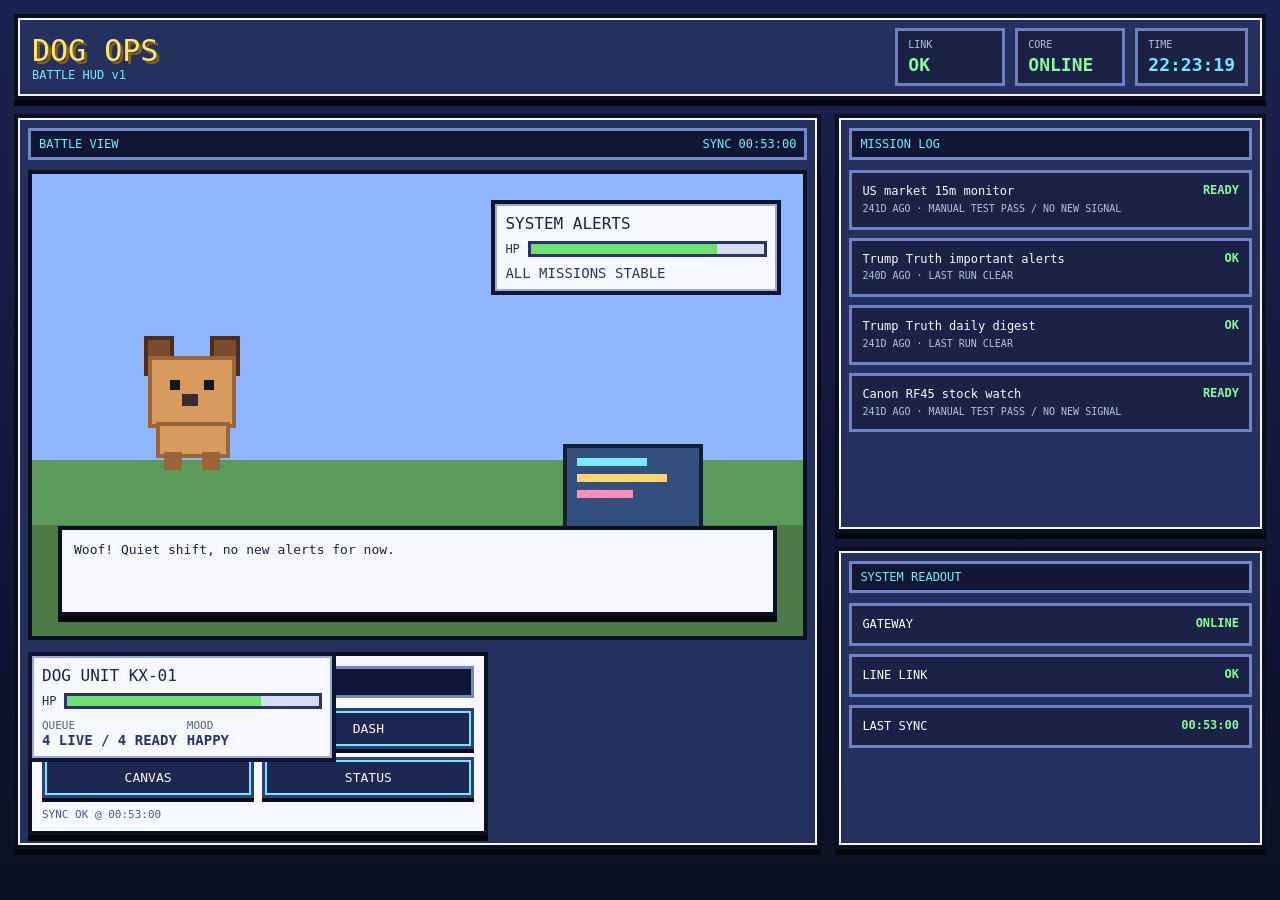
==== commit 232ac259: "Restyle dashboard as dog battle HUD" ====
--- a/dashboard/index.html
+++ b/dashboard/index.html
@@ -3,84 +3,86 @@
   <head>
     <meta charset="UTF-8" />
     <meta name="viewport" content="width=device-width, initial-scale=1.0" />
-    <title>LOBSTER OPS HUD</title>
+    <title>DOG OPS BATTLE HUD</title>
     <link rel="stylesheet" href="./style.css" />
   </head>
   <body>
     <div class="hud-shell">
       <header class="hud-top frame">
         <div class="title-block">
-          <div class="game-title">LOBSTER OPS</div>
-          <div class="game-sub">PIXEL COMMAND HUD</div>
+          <div class="game-title">DOG OPS</div>
+          <div class="game-sub">BATTLE HUD v1</div>
         </div>
         <div class="top-stats">
           <div class="stat-chip"><span>LINK</span><b id="line-link">OK</b></div>
-          <div class="stat-chip"><span>GATE</span><b id="gateway-pill">ONLINE</b></div>
+          <div class="stat-chip"><span>CORE</span><b id="gateway-pill">ONLINE</b></div>
           <div class="stat-chip clock-chip"><span>TIME</span><b id="clock">--:--:--</b></div>
         </div>
       </header>
 
-      <main class="hud-grid">
-        <section class="main-screen frame">
+      <main class="battle-layout">
+        <section class="battle-screen frame">
           <div class="screen-header">
-            <span>ROOM FEED</span>
+            <span>BATTLE VIEW</span>
             <span id="refresh-state">SYNC READY</span>
           </div>
 
-          <div class="playfield">
-            <div class="sky-strip"></div>
-            <div class="cityline"></div>
-            <div class="terminal"></div>
-            <div class="terminal-glow"></div>
-            <div class="desk"></div>
-            <div class="crate left"></div>
-            <div class="crate right"></div>
-            <div class="pixel-lobster" id="lobster-sprite">
-              <div class="eye e1"></div>
-              <div class="eye e2"></div>
-              <div class="claw c1"></div>
-              <div class="claw c2"></div>
-              <div class="leg l1"></div>
-              <div class="leg l2"></div>
+          <div class="arena">
+            <div class="arena-bg"></div>
+            <div class="scanlines"></div>
+
+            <div class="enemy-panel frame hud-box">
+              <div class="enemy-name">SYSTEM ALERTS</div>
+              <div class="hp-row"><span>HP</span><div class="hp-bar"><i id="enemy-hp"></i></div></div>
+              <div class="enemy-state" id="current-status">LOADING...</div>
             </div>
-            <div class="dialog-box" id="task-bubble">SCANNING TASK SIGNAL...</div>
-            <div class="status-banner" id="lobster-label">UNIT LOB-01 READY</div>
+
+            <div class="dog-sprite" id="dog-sprite">
+              <div class="ear left"></div>
+              <div class="ear right"></div>
+              <div class="face"></div>
+              <div class="eye left"></div>
+              <div class="eye right"></div>
+              <div class="nose"></div>
+              <div class="body"></div>
+              <div class="paw p1"></div>
+              <div class="paw p2"></div>
+            </div>
+
+            <div class="terminal-mini"></div>
+
+            <div class="speech-box frame" id="task-bubble">CHECKING MISSION DATA...</div>
           </div>
 
-          <div class="meters">
-            <div class="meter-box frame inset">
-              <span>MISSION</span>
-              <b id="current-status">LOADING...</b>
+          <div class="battle-bottom">
+            <div class="player-panel frame hud-box">
+              <div class="player-name">DOG UNIT KX-01</div>
+              <div class="hp-row"><span>HP</span><div class="hp-bar player"><i id="player-hp"></i></div></div>
+              <div class="player-meta">
+                <div><span>QUEUE</span><b id="automation-count">LOADING...</b></div>
+                <div><span>MOOD</span><b id="lobster-mood">FOCUS</b></div>
+              </div>
             </div>
-            <div class="meter-box frame inset">
-              <span>QUEUE</span>
-              <b id="automation-count">LOADING...</b>
-            </div>
-            <div class="meter-box frame inset">
-              <span>MOOD</span>
-              <b id="lobster-mood">FOCUS</b>
+
+            <div class="command-menu frame">
+              <div class="menu-title">COMMAND</div>
+              <div class="menu-grid">
+                <button class="menu-btn" id="refresh-btn">SYNC</button>
+                <a class="menu-btn" href="http://127.0.0.1:18789/" target="_blank" rel="noreferrer">DASH</a>
+                <a class="menu-btn" href="http://127.0.0.1:18789/__openclaw__/canvas/" target="_blank" rel="noreferrer">CANVAS</a>
+                <button class="menu-btn" data-copy="openclaw status --deep">STATUS</button>
+              </div>
+              <div class="hint" id="action-hint">READY FOR NEXT MOVE.</div>
             </div>
           </div>
         </section>
 
         <aside class="side-panels">
           <section class="frame panel quest-panel">
-            <div class="panel-title">QUEST LOG</div>
+            <div class="panel-title">MISSION LOG</div>
             <ul class="task-list" id="task-list">
               <li><span>LOADING...</span><b>...</b></li>
             </ul>
-          </section>
-
-          <section class="frame panel control-panel">
-            <div class="panel-title">COMMAND PAD</div>
-            <div class="button-grid">
-              <a class="pixel-btn" href="http://127.0.0.1:18789/" target="_blank" rel="noreferrer">DASH</a>
-              <a class="pixel-btn" href="http://127.0.0.1:18789/__openclaw__/canvas/" target="_blank" rel="noreferrer">CANVAS</a>
-              <button class="pixel-btn" id="refresh-btn">SYNC</button>
-              <button class="pixel-btn" data-copy="openclaw status --deep">COPY STATUS</button>
-              <button class="pixel-btn wide" data-copy="openclaw logs --follow">COPY LOGS</button>
-            </div>
-            <div class="hint" id="action-hint">TERMINAL COMMAND READY.</div>
           </section>
 
           <section class="frame panel summary-panel">
--- a/dashboard/style.css
+++ b/dashboard/style.css
@@ -1,18 +1,19 @@
 :root {
-  --bg: #0a0c1b;
-  --bg2: #151a33;
-  --panel: #1e2447;
-  --panel2: #2b3470;
-  --line: #92a6ff;
-  --cyan: #63f7ff;
-  --pink: #ff7ab6;
-  --yellow: #ffe16a;
-  --green: #7dff8a;
-  --red: #ff7d7d;
-  --white: #f6f7ff;
-  --muted: #a9b0d6;
-  --orange: #ff9f5a;
-  --orange2: #d96a3a;
+  --bg: #0a0c16;
+  --bg2: #171d35;
+  --panel: #24315f;
+  --panel2: #1a2345;
+  --line: #eef3ff;
+  --cyan: #74e7ff;
+  --pink: #ff8eb4;
+  --yellow: #ffe66e;
+  --green: #88f89b;
+  --red: #ff8f8f;
+  --white: #f8fbff;
+  --muted: #b6c0e8;
+  --tan: #d79b5e;
+  --tan2: #9a6538;
+  --brown: #7a4b2e;
 }
 
 * { box-sizing: border-box; image-rendering: pixelated; }
@@ -20,289 +21,256 @@
   margin: 0;
   font-family: monospace;
   color: var(--white);
-  background:
-    radial-gradient(circle at top, #1b2355 0%, #0c1024 40%, #070912 100%);
+  background: linear-gradient(180deg, #1a2251 0%, #0b1022 100%);
 }
 .frame {
-  border: 4px solid #0a0d1e;
-  box-shadow: inset 0 0 0 2px var(--line), 0 6px 0 #05060c;
+  border: 4px solid #091022;
+  box-shadow: inset 0 0 0 2px #f4f7ff, 0 6px 0 #05070e;
   background: var(--panel);
 }
-.inset {
-  background: var(--panel2);
-  box-shadow: inset 0 0 0 2px #6d7bd6, 0 4px 0 #070a14;
-}
-.hud-shell {
-  min-height: 100vh;
-  padding: 14px;
-}
+.hud-shell { min-height: 100vh; padding: 14px; }
 .hud-top {
   display: flex;
   justify-content: space-between;
   align-items: center;
-  padding: 12px 16px;
+  padding: 10px 14px;
   margin-bottom: 14px;
 }
 .game-title {
   font-size: 30px;
-  line-height: 1;
-  letter-spacing: 1px;
   color: var(--yellow);
-  text-shadow: 3px 3px 0 #7a5d12;
-}
-.game-sub {
-  margin-top: 4px;
-  color: var(--cyan);
-  font-size: 12px;
-}
-.top-stats {
-  display: flex;
-  gap: 10px;
-  flex-wrap: wrap;
-}
+  text-shadow: 3px 3px 0 #7e6019;
+}
+.game-sub { font-size: 12px; color: var(--cyan); }
+.top-stats { display: flex; gap: 10px; flex-wrap: wrap; }
 .stat-chip {
   min-width: 110px;
   padding: 8px 10px;
-  background: #11162d;
-  border: 3px solid #3d4a8c;
-}
-.stat-chip span {
-  display: block;
-  font-size: 10px;
-  color: var(--muted);
-}
-.stat-chip b {
-  display: block;
-  margin-top: 3px;
-  font-size: 18px;
-  color: var(--green);
-}
+  background: var(--panel2);
+  border: 3px solid #6e80c3;
+}
+.stat-chip span { display: block; font-size: 10px; color: var(--muted); }
+.stat-chip b { display: block; margin-top: 4px; font-size: 18px; color: var(--green); }
 .clock-chip b { color: var(--cyan); }
-.hud-grid {
-  display: grid;
-  grid-template-columns: 1.45fr 0.85fr;
+.battle-layout {
+  display: grid;
+  grid-template-columns: 1.5fr 0.8fr;
   gap: 14px;
 }
-.main-screen {
-  padding: 12px;
-}
+.battle-screen { padding: 10px; }
 .screen-header,
-.panel-title {
-  display: flex;
-  justify-content: space-between;
-  align-items: center;
+.panel-title,
+.menu-title {
   padding: 6px 8px;
   margin-bottom: 10px;
-  background: #10142a;
-  border: 3px solid #39457f;
+  background: #101735;
+  border: 3px solid #7284ca;
   color: var(--cyan);
   font-size: 12px;
 }
-.playfield {
+.screen-header { display: flex; justify-content: space-between; }
+.arena {
   position: relative;
-  height: 580px;
+  height: 470px;
   overflow: hidden;
-  background: linear-gradient(180deg, #26306a 0 46%, #181d3e 46% 60%, #0f132b 60% 100%);
-  border: 4px solid #0d1123;
-}
-.playfield::before {
+  border: 4px solid #091022;
+  background: #93b7ff;
+}
+.arena-bg {
+  position: absolute;
+  inset: 0;
+  background:
+    linear-gradient(180deg, #90b5ff 0 62%, #5c9a5c 62% 76%, #4b7b46 76% 100%);
+}
+.scanlines {
+  position: absolute;
+  inset: 0;
+  background-image: linear-gradient(rgba(255,255,255,.08) 1px, transparent 1px);
+  background-size: 100% 4px;
+  opacity: .18;
+}
+.hud-box {
+  position: absolute;
+  background: #f7f7ff;
+  color: #1a1f37;
+  border: 4px solid #0e1531;
+  box-shadow: inset 0 0 0 2px #9ca9d8;
+}
+.enemy-panel {
+  right: 22px;
+  top: 26px;
+  width: 290px;
+  padding: 10px;
+}
+.enemy-name,
+.player-name { font-size: 16px; color: #18224e; }
+.hp-row {
+  display: flex;
+  align-items: center;
+  gap: 8px;
+  margin-top: 8px;
+  color: #24315f;
+}
+.hp-row span { font-size: 12px; }
+.hp-bar {
+  flex: 1;
+  height: 16px;
+  background: #d7ddef;
+  border: 3px solid #2a3567;
+}
+.hp-bar i {
+  display: block;
+  height: 100%;
+  width: 72%;
+  background: linear-gradient(90deg, #6ee06e 0 80%, #d7ddef 80% 100%);
+}
+.hp-bar.player i { width: 92%; }
+.enemy-state {
+  margin-top: 8px;
+  font-size: 14px;
+  color: #2d3567;
+}
+.dog-sprite,
+.terminal-mini,
+.speech-box {
+  position: absolute;
+}
+.dog-sprite {
+  left: 90px;
+  top: 152px;
+  width: 140px;
+  height: 150px;
+  animation: bob 1.2s steps(2) infinite;
+}
+.dog-sprite .ear,
+.dog-sprite .face,
+.dog-sprite .body,
+.dog-sprite .paw,
+.dog-sprite .eye,
+.dog-sprite .nose {
+  position: absolute;
+}
+.dog-sprite .ear {
+  top: 10px;
+  width: 30px;
+  height: 40px;
+  background: var(--brown);
+  border: 4px solid #4f2d19;
+}
+.dog-sprite .ear.left { left: 22px; }
+.dog-sprite .ear.right { right: 22px; }
+.dog-sprite .face {
+  left: 26px;
+  top: 30px;
+  width: 88px;
+  height: 72px;
+  background: var(--tan);
+  border: 4px solid var(--tan2);
+}
+.dog-sprite .eye {
+  top: 54px;
+  width: 10px;
+  height: 10px;
+  background: #161616;
+}
+.dog-sprite .eye.left { left: 48px; }
+.dog-sprite .eye.right { right: 48px; }
+.dog-sprite .nose {
+  left: 60px;
+  top: 68px;
+  width: 16px;
+  height: 12px;
+  background: #3a2a2a;
+}
+.dog-sprite .body {
+  left: 34px;
+  top: 96px;
+  width: 74px;
+  height: 36px;
+  background: var(--tan);
+  border: 4px solid var(--tan2);
+}
+.dog-sprite .paw {
+  top: 126px;
+  width: 18px;
+  height: 18px;
+  background: var(--tan2);
+}
+.dog-sprite .p1 { left: 42px; }
+.dog-sprite .p2 { right: 42px; }
+.terminal-mini {
+  right: 100px;
+  bottom: 92px;
+  width: 140px;
+  height: 100px;
+  background: #334f7d;
+  border: 4px solid #122036;
+}
+.terminal-mini::before {
   content: "";
   position: absolute;
-  inset: 0;
-  background-image:
-    linear-gradient(rgba(255,255,255,.03) 1px, transparent 1px),
-    linear-gradient(90deg, rgba(255,255,255,.03) 1px, transparent 1px);
-  background-size: 16px 16px;
-}
-.sky-strip {
-  position: absolute;
-  left: 0;
-  right: 0;
-  top: 0;
-  height: 86px;
-  background: repeating-linear-gradient(90deg, #6c8dff 0 22px, #89a1ff 22px 44px);
-}
-.cityline {
-  position: absolute;
-  left: 0;
-  right: 0;
-  top: 180px;
-  height: 80px;
+  left: 10px;
+  top: 10px;
+  width: 110px;
+  height: 50px;
   background:
-    linear-gradient(#090d21 0 0) 0 40px/100% 40px no-repeat,
-    linear-gradient(#121835 0 0) 20px 8px/24px 72px no-repeat,
-    linear-gradient(#121835 0 0) 70px 0/34px 80px no-repeat,
-    linear-gradient(#121835 0 0) 124px 20px/20px 60px no-repeat,
-    linear-gradient(#121835 0 0) 170px 10px/42px 70px no-repeat,
-    linear-gradient(#121835 0 0) 236px 28px/28px 52px no-repeat,
-    linear-gradient(#121835 0 0) 292px 4px/30px 76px no-repeat,
-    linear-gradient(#121835 0 0) 352px 18px/38px 62px no-repeat,
-    linear-gradient(#121835 0 0) 420px 10px/20px 70px no-repeat,
-    linear-gradient(#121835 0 0) 470px 24px/26px 56px no-repeat,
-    linear-gradient(#121835 0 0) 526px 8px/40px 72px no-repeat;
-}
-.terminal,
-.terminal-glow,
-.desk,
-.pixel-lobster,
-.dialog-box,
-.status-banner,
-.crate {
-  position: absolute;
-}
-.terminal {
-  left: 140px;
-  top: 236px;
-  width: 250px;
-  height: 162px;
-  background: #1a243f;
-  border: 6px solid #0d1123;
-}
-.terminal::before {
-  content: "";
-  position: absolute;
-  left: 18px;
-  top: 18px;
-  width: 202px;
-  height: 108px;
-  background:
-    linear-gradient(#0e1731 0 0) 0 0/100% 18px no-repeat,
-    linear-gradient(var(--cyan) 0 0) 10px 30px/92px 10px no-repeat,
-    linear-gradient(#4ec8ff 0 0) 10px 48px/148px 10px no-repeat,
-    linear-gradient(var(--pink) 0 0) 10px 66px/74px 10px no-repeat,
-    linear-gradient(var(--green) 0 0) 10px 84px/130px 10px no-repeat;
-}
-.terminal::after {
-  content: "";
-  position: absolute;
-  left: 102px;
-  bottom: -24px;
-  width: 46px;
-  height: 24px;
-  background: #151b34;
-}
-.terminal-glow {
-  left: 158px;
-  top: 252px;
-  width: 214px;
-  height: 124px;
-  box-shadow: 0 0 36px rgba(99, 247, 255, .18);
-}
-.desk {
-  left: 76px;
-  bottom: 96px;
-  width: 430px;
-  height: 112px;
-  background: var(--orange);
-  box-shadow: inset 0 -18px var(--orange2);
-}
-.crate {
-  bottom: 92px;
-  width: 58px;
-  height: 58px;
-  background: #5d78cf;
-  border: 4px solid #17204a;
-}
-.crate.left { left: 26px; }
-.crate.right { right: 28px; }
-.pixel-lobster {
-  left: 222px;
-  bottom: 132px;
-  width: 110px;
-  height: 118px;
-  background: var(--orange);
-  border: 4px solid var(--orange2);
-  clip-path: polygon(30% 0, 70% 0, 90% 22%, 90% 72%, 72% 100%, 28% 100%, 10% 72%, 10% 22%);
-  animation: bob 1.4s steps(2) infinite;
-}
-.pixel-lobster .eye,
-.pixel-lobster .claw,
-.pixel-lobster .leg {
-  position: absolute;
-}
-.pixel-lobster .eye {
-  top: 24px;
-  width: 12px;
-  height: 12px;
-  background: var(--white);
-  border: 3px solid #171826;
-}
-.pixel-lobster .e1 { left: 24px; }
-.pixel-lobster .e2 { right: 24px; }
-.pixel-lobster .eye::after {
-  content: "";
-  position: absolute;
-  left: 3px;
-  top: 3px;
-  width: 3px;
-  height: 3px;
-  background: #000;
-}
-.pixel-lobster .claw {
-  top: 36px;
-  width: 18px;
-  height: 30px;
-  background: var(--orange);
-  border: 4px solid var(--orange2);
-}
-.pixel-lobster .c1 { left: -18px; }
-.pixel-lobster .c2 { right: -18px; }
-.pixel-lobster .leg {
-  bottom: -10px;
-  width: 16px;
-  height: 16px;
-  background: var(--orange2);
-}
-.pixel-lobster .l1 { left: 24px; }
-.pixel-lobster .l2 { right: 24px; }
-.dialog-box {
-  left: 34px;
-  top: 94px;
-  max-width: 318px;
-  padding: 10px 12px;
-  color: #342000;
-  background: #fff1a6;
-  border: 4px solid #b98919;
-  box-shadow: 0 4px 0 #7b5912;
-  font-size: 13px;
-  line-height: 1.4;
-}
-.status-banner {
-  right: 34px;
-  bottom: 238px;
-  padding: 8px 10px;
-  background: #0e1731;
-  border: 3px solid var(--cyan);
-  color: var(--cyan);
-  font-size: 12px;
-}
-.meters {
+    linear-gradient(#79e9ff 0 0) 0 0/70px 8px no-repeat,
+    linear-gradient(#ffd66e 0 0) 0 16px/90px 8px no-repeat,
+    linear-gradient(#ff8eb4 0 0) 0 32px/56px 8px no-repeat;
+}
+.speech-box {
+  left: 26px;
+  bottom: 20px;
+  right: 26px;
+  min-height: 90px;
+  padding: 12px;
+  background: #f7f7ff;
+  color: #1a2141;
+}
+.battle-bottom {
+  display: grid;
+  grid-template-columns: 1.2fr 0.8fr;
+  gap: 12px;
   margin-top: 12px;
-  display: grid;
-  grid-template-columns: repeat(3, 1fr);
-  gap: 12px;
-}
-.meter-box {
+}
+.player-panel,
+.command-menu {
   padding: 10px;
-}
-.meter-box span {
+  background: #f7f7ff;
+  color: #1a2141;
+}
+.player-meta {
+  display: grid;
+  grid-template-columns: 1fr 1fr;
+  gap: 10px;
+  margin-top: 10px;
+}
+.player-meta span {
   display: block;
-  color: var(--muted);
   font-size: 11px;
-}
-.meter-box b {
-  display: block;
-  margin-top: 6px;
-  font-size: 15px;
-  line-height: 1.4;
-}
-.side-panels {
-  display: grid;
-  gap: 14px;
-}
-.panel {
-  padding: 10px;
-}
+  color: #516099;
+}
+.player-meta b { font-size: 14px; color: #27356a; }
+.menu-grid {
+  display: grid;
+  grid-template-columns: 1fr 1fr;
+  gap: 8px;
+}
+.menu-btn {
+  appearance: none;
+  border: 3px solid #2f3d72;
+  background: #1d2752;
+  color: var(--white);
+  padding: 10px 8px;
+  font: inherit;
+  text-decoration: none;
+  text-align: center;
+  cursor: pointer;
+  box-shadow: inset 0 0 0 2px var(--cyan), 0 4px 0 #080c1b;
+}
+.menu-btn:hover { filter: brightness(1.08); }
+.side-panels { display: grid; gap: 14px; }
+.panel { padding: 10px; }
 .task-list,
 .summary-list {
   list-style: none;
@@ -317,15 +285,12 @@
   justify-content: space-between;
   gap: 10px;
   padding: 10px;
-  background: #10152b;
-  border: 3px solid #39457f;
+  background: var(--panel2);
+  border: 3px solid #7081c5;
   font-size: 12px;
 }
 .task-list span,
-.summary-list span {
-  flex: 1;
-  line-height: 1.4;
-}
+.summary-list span { flex: 1; line-height: 1.4; }
 .task-list small { color: var(--muted); }
 .task-list b.ok,
 .summary-list b.ok { color: var(--green); }
@@ -333,42 +298,19 @@
 .summary-list b.warn { color: var(--yellow); }
 .task-list b.danger,
 .summary-list b.danger { color: var(--red); }
-.button-grid {
-  display: grid;
-  grid-template-columns: 1fr 1fr;
-  gap: 8px;
-}
-.pixel-btn {
-  appearance: none;
-  border: 3px solid #3b4b93;
-  background: #101834;
-  color: var(--white);
-  padding: 10px 8px;
-  font: inherit;
-  cursor: pointer;
-  text-decoration: none;
-  text-align: center;
-  box-shadow: inset 0 0 0 2px var(--cyan), 0 4px 0 #050914;
-}
-.pixel-btn:hover { filter: brightness(1.08); }
-.pixel-btn.wide { grid-column: 1 / -1; }
-.hint {
-  margin-top: 10px;
-  color: var(--muted);
-  font-size: 11px;
-  line-height: 1.4;
-}
+.hint { margin-top: 10px; font-size: 11px; color: #4a5b90; }
 @keyframes bob {
   0%, 100% { transform: translateY(0); }
-  50% { transform: translateY(-6px); }
+  50% { transform: translateY(-4px); }
 }
 @media (max-width: 1100px) {
-  .hud-grid { grid-template-columns: 1fr; }
+  .battle-layout,
+  .battle-bottom { grid-template-columns: 1fr; }
 }
 @media (max-width: 720px) {
   .top-stats,
-  .meters,
-  .button-grid { grid-template-columns: 1fr; display: grid; }
-  .playfield { height: 500px; }
+  .player-meta,
+  .menu-grid { grid-template-columns: 1fr; display: grid; }
+  .arena { height: 560px; }
   .task-list li, .summary-list li { flex-direction: column; }
 }
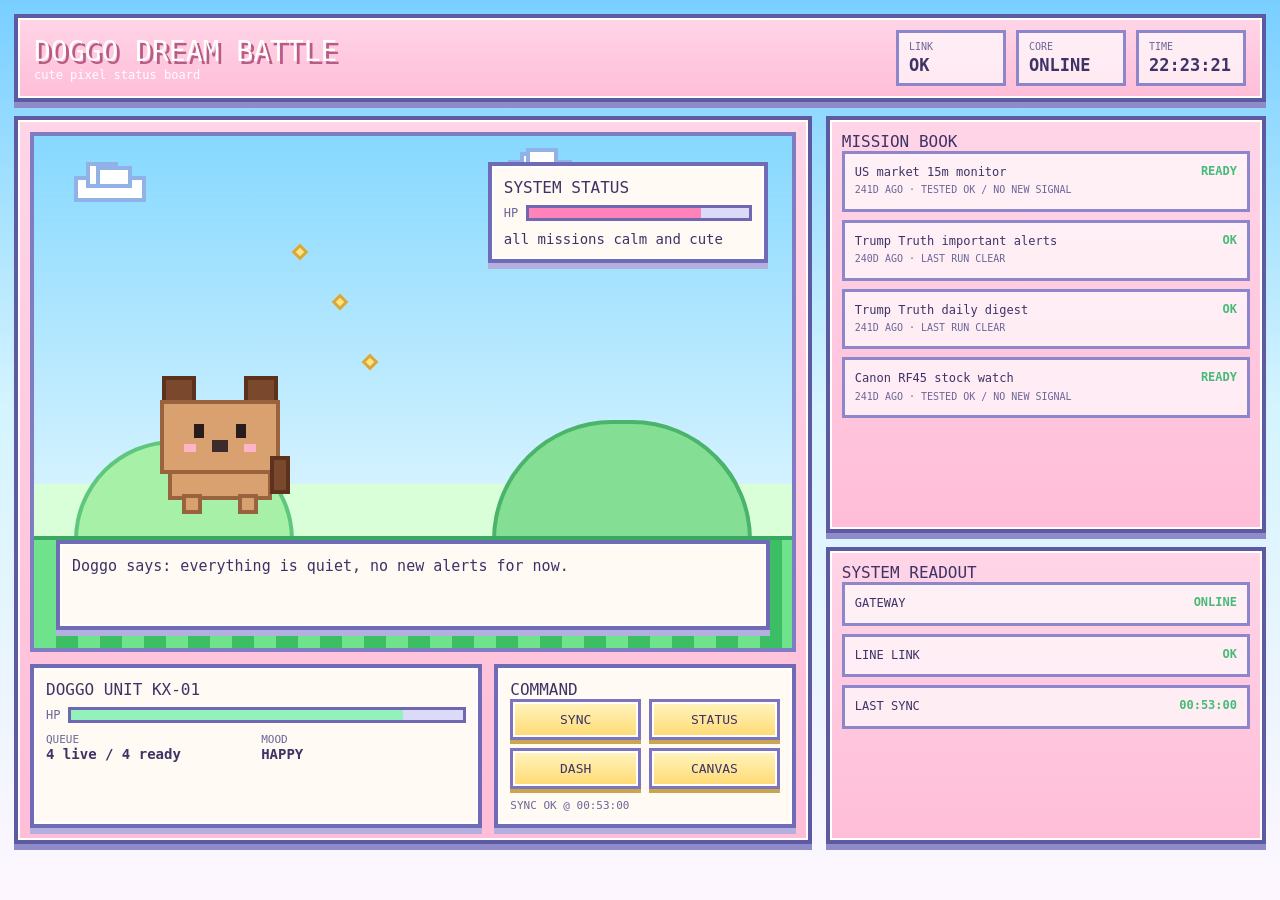
==== commit 04ba61d4: "Restyle dashboard into cute dream battle frame" ====
--- a/dashboard/index.html
+++ b/dashboard/index.html
@@ -3,90 +3,100 @@
   <head>
     <meta charset="UTF-8" />
     <meta name="viewport" content="width=device-width, initial-scale=1.0" />
-    <title>DOG OPS BATTLE HUD</title>
+    <title>Doggo Dream Battle</title>
     <link rel="stylesheet" href="./style.css" />
   </head>
   <body>
-    <div class="hud-shell">
-      <header class="hud-top frame">
-        <div class="title-block">
-          <div class="game-title">DOG OPS</div>
-          <div class="game-sub">BATTLE HUD v1</div>
+    <div class="dream-shell">
+      <header class="dream-top frame candy">
+        <div>
+          <div class="game-title">DOGGO DREAM BATTLE</div>
+          <div class="game-sub">cute pixel status board</div>
         </div>
         <div class="top-stats">
-          <div class="stat-chip"><span>LINK</span><b id="line-link">OK</b></div>
-          <div class="stat-chip"><span>CORE</span><b id="gateway-pill">ONLINE</b></div>
-          <div class="stat-chip clock-chip"><span>TIME</span><b id="clock">--:--:--</b></div>
+          <div class="stat-pill"><span>LINK</span><b id="line-link">OK</b></div>
+          <div class="stat-pill"><span>CORE</span><b id="gateway-pill">ONLINE</b></div>
+          <div class="stat-pill"><span>TIME</span><b id="clock">--:--:--</b></div>
         </div>
       </header>
 
-      <main class="battle-layout">
-        <section class="battle-screen frame">
-          <div class="screen-header">
-            <span>BATTLE VIEW</span>
-            <span id="refresh-state">SYNC READY</span>
-          </div>
+      <main class="dream-layout">
+        <section class="battle-card frame candy">
+          <div class="battle-stage">
+            <div class="cloud c1"></div>
+            <div class="cloud c2"></div>
+            <div class="cloud c3"></div>
+            <div class="hill back"></div>
+            <div class="hill front"></div>
+            <div class="grass"></div>
 
-          <div class="arena">
-            <div class="arena-bg"></div>
-            <div class="scanlines"></div>
-
-            <div class="enemy-panel frame hud-box">
-              <div class="enemy-name">SYSTEM ALERTS</div>
-              <div class="hp-row"><span>HP</span><div class="hp-bar"><i id="enemy-hp"></i></div></div>
-              <div class="enemy-state" id="current-status">LOADING...</div>
+            <div class="enemy-bubble frame white-panel">
+              <div class="enemy-name">SYSTEM STATUS</div>
+              <div class="hp-wrap">
+                <span>HP</span>
+                <div class="hp-bar pink"><i id="enemy-hp"></i></div>
+              </div>
+              <div class="enemy-text" id="current-status">LOADING...</div>
             </div>
 
-            <div class="dog-sprite" id="dog-sprite">
+            <div class="doggo" id="dog-sprite">
               <div class="ear left"></div>
               <div class="ear right"></div>
+              <div class="body"></div>
               <div class="face"></div>
               <div class="eye left"></div>
               <div class="eye right"></div>
               <div class="nose"></div>
-              <div class="body"></div>
+              <div class="cheek left"></div>
+              <div class="cheek right"></div>
               <div class="paw p1"></div>
               <div class="paw p2"></div>
+              <div class="tail"></div>
             </div>
 
-            <div class="terminal-mini"></div>
+            <div class="spark s1"></div>
+            <div class="spark s2"></div>
+            <div class="spark s3"></div>
 
-            <div class="speech-box frame" id="task-bubble">CHECKING MISSION DATA...</div>
+            <div class="dialog frame white-panel" id="task-bubble">CHECKING CUTE LITTLE MISSIONS...</div>
           </div>
 
-          <div class="battle-bottom">
-            <div class="player-panel frame hud-box">
-              <div class="player-name">DOG UNIT KX-01</div>
-              <div class="hp-row"><span>HP</span><div class="hp-bar player"><i id="player-hp"></i></div></div>
-              <div class="player-meta">
+          <div class="bottom-panels">
+            <div class="player-box frame white-panel">
+              <div class="player-name">DOGGO UNIT KX-01</div>
+              <div class="hp-wrap">
+                <span>HP</span>
+                <div class="hp-bar green"><i id="player-hp"></i></div>
+              </div>
+              <div class="meta-grid">
                 <div><span>QUEUE</span><b id="automation-count">LOADING...</b></div>
-                <div><span>MOOD</span><b id="lobster-mood">FOCUS</b></div>
+                <div><span>MOOD</span><b id="lobster-mood">HAPPY</b></div>
               </div>
             </div>
 
-            <div class="command-menu frame">
-              <div class="menu-title">COMMAND</div>
-              <div class="menu-grid">
-                <button class="menu-btn" id="refresh-btn">SYNC</button>
-                <a class="menu-btn" href="http://127.0.0.1:18789/" target="_blank" rel="noreferrer">DASH</a>
-                <a class="menu-btn" href="http://127.0.0.1:18789/__openclaw__/canvas/" target="_blank" rel="noreferrer">CANVAS</a>
-                <button class="menu-btn" data-copy="openclaw status --deep">STATUS</button>
+            <div class="command-box frame white-panel">
+              <div class="command-title">COMMAND</div>
+              <div class="command-grid">
+                <button class="cmd-btn" id="refresh-btn">SYNC</button>
+                <button class="cmd-btn" data-copy="openclaw status --deep">STATUS</button>
+                <a class="cmd-btn" href="http://127.0.0.1:18789/" target="_blank" rel="noreferrer">DASH</a>
+                <a class="cmd-btn" href="http://127.0.0.1:18789/__openclaw__/canvas/" target="_blank" rel="noreferrer">CANVAS</a>
               </div>
-              <div class="hint" id="action-hint">READY FOR NEXT MOVE.</div>
+              <div class="hint" id="action-hint">READY FOR A CUTE NEXT MOVE.</div>
             </div>
           </div>
         </section>
 
-        <aside class="side-panels">
-          <section class="frame panel quest-panel">
-            <div class="panel-title">MISSION LOG</div>
+        <aside class="side-stack">
+          <section class="frame candy side-card">
+            <div class="side-title">MISSION BOOK</div>
             <ul class="task-list" id="task-list">
               <li><span>LOADING...</span><b>...</b></li>
             </ul>
           </section>
 
-          <section class="frame panel summary-panel">
-            <div class="panel-title">SYSTEM READOUT</div>
+          <section class="frame candy side-card">
+            <div class="side-title">SYSTEM READOUT</div>
             <ul class="summary-list" id="summary-list">
               <li><span>GATEWAY</span><b>CHECK</b></li>
               <li><span>LINE</span><b>CHECK</b></li>
--- a/dashboard/style.css
+++ b/dashboard/style.css
@@ -1,276 +1,364 @@
 :root {
-  --bg: #0a0c16;
-  --bg2: #171d35;
-  --panel: #24315f;
-  --panel2: #1a2345;
-  --line: #eef3ff;
-  --cyan: #74e7ff;
-  --pink: #ff8eb4;
-  --yellow: #ffe66e;
-  --green: #88f89b;
-  --red: #ff8f8f;
-  --white: #f8fbff;
-  --muted: #b6c0e8;
-  --tan: #d79b5e;
-  --tan2: #9a6538;
-  --brown: #7a4b2e;
+  --bg1: #85d8ff;
+  --bg2: #d3f2ff;
+  --pink1: #ffb7d8;
+  --pink2: #ff82b8;
+  --pink3: #d85d93;
+  --cream: #fffaf3;
+  --lav: #b7b7ff;
+  --lav2: #7d83d8;
+  --mint: #93f2bb;
+  --mint2: #48bb7b;
+  --yellow: #ffe67a;
+  --yellow2: #d6a842;
+  --ink: #3d3366;
+  --muted: #6c6799;
+  --grass1: #6fe38b;
+  --grass2: #3cbf64;
+  --cloud: #ffffff;
+  --dog1: #d9a16f;
+  --dog2: #99633e;
+  --dog3: #7a492d;
 }
 
 * { box-sizing: border-box; image-rendering: pixelated; }
 body {
   margin: 0;
   font-family: monospace;
-  color: var(--white);
-  background: linear-gradient(180deg, #1a2251 0%, #0b1022 100%);
+  color: var(--ink);
+  background: linear-gradient(180deg, #78cfff 0%, #d4f4ff 45%, #fef6ff 100%);
 }
 .frame {
-  border: 4px solid #091022;
-  box-shadow: inset 0 0 0 2px #f4f7ff, 0 6px 0 #05070e;
-  background: var(--panel);
-}
-.hud-shell { min-height: 100vh; padding: 14px; }
-.hud-top {
+  border: 4px solid #5d5aa2;
+  box-shadow: inset 0 0 0 2px #ffffff, 0 6px 0 #8f8ac8;
+}
+.candy {
+  background: linear-gradient(180deg, #ffd5e7 0%, #ffbdd8 100%);
+}
+.white-panel {
+  background: var(--cream);
+  border: 4px solid #706bb6;
+  box-shadow: inset 0 0 0 2px #fff, 0 6px 0 #b3afdf;
+}
+.dream-shell {
+  min-height: 100vh;
+  padding: 14px;
+}
+.dream-top {
   display: flex;
   justify-content: space-between;
   align-items: center;
-  padding: 10px 14px;
+  padding: 12px 16px;
   margin-bottom: 14px;
 }
 .game-title {
-  font-size: 30px;
-  color: var(--yellow);
-  text-shadow: 3px 3px 0 #7e6019;
-}
-.game-sub { font-size: 12px; color: var(--cyan); }
-.top-stats { display: flex; gap: 10px; flex-wrap: wrap; }
-.stat-chip {
+  font-size: 28px;
+  color: #fffef8;
+  text-shadow: 3px 3px 0 #b95b87;
+}
+.game-sub {
+  font-size: 12px;
+  color: #fff;
+}
+.top-stats {
+  display: flex;
+  gap: 10px;
+  flex-wrap: wrap;
+}
+.stat-pill {
   min-width: 110px;
   padding: 8px 10px;
-  background: var(--panel2);
-  border: 3px solid #6e80c3;
-}
-.stat-chip span { display: block; font-size: 10px; color: var(--muted); }
-.stat-chip b { display: block; margin-top: 4px; font-size: 18px; color: var(--green); }
-.clock-chip b { color: var(--cyan); }
-.battle-layout {
-  display: grid;
-  grid-template-columns: 1.5fr 0.8fr;
+  background: rgba(255,255,255,.65);
+  border: 3px solid #8d86cb;
+}
+.stat-pill span {
+  display: block;
+  font-size: 10px;
+  color: var(--muted);
+}
+.stat-pill b {
+  display: block;
+  margin-top: 3px;
+  font-size: 17px;
+  color: var(--ink);
+}
+.dream-layout {
+  display: grid;
+  grid-template-columns: 1.45fr 0.8fr;
   gap: 14px;
 }
-.battle-screen { padding: 10px; }
-.screen-header,
-.panel-title,
-.menu-title {
-  padding: 6px 8px;
-  margin-bottom: 10px;
-  background: #101735;
-  border: 3px solid #7284ca;
-  color: var(--cyan);
-  font-size: 12px;
-}
-.screen-header { display: flex; justify-content: space-between; }
-.arena {
+.battle-card {
+  padding: 12px;
+}
+.battle-stage {
   position: relative;
-  height: 470px;
+  height: 520px;
   overflow: hidden;
-  border: 4px solid #091022;
-  background: #93b7ff;
-}
-.arena-bg {
+  border: 4px solid #7f7cc3;
+  background: linear-gradient(180deg, var(--bg1) 0%, var(--bg2) 68%, #d9ffd9 68%, #d9ffd9 100%);
+}
+.battle-stage::before {
+  content: "";
   position: absolute;
   inset: 0;
+  background-image:
+    linear-gradient(rgba(255,255,255,.16) 1px, transparent 1px),
+    linear-gradient(90deg, rgba(255,255,255,.08) 1px, transparent 1px);
+  background-size: 8px 8px;
+  opacity: .32;
+}
+.cloud,
+.hill,
+.grass,
+.enemy-bubble,
+.doggo,
+.spark,
+.dialog {
+  position: absolute;
+}
+.cloud {
+  height: 26px;
+  background: var(--cloud);
+  border: 4px solid #90b2e6;
+}
+.cloud::before,
+.cloud::after {
+  content: "";
+  position: absolute;
+  background: var(--cloud);
+  border: 4px solid #90b2e6;
+}
+.cloud.c1 { left: 40px; top: 40px; width: 72px; }
+.cloud.c1::before { left: 8px; top: -18px; width: 24px; height: 18px; }
+.cloud.c1::after { right: 10px; top: -14px; width: 28px; height: 14px; }
+.cloud.c2 { right: 80px; top: 58px; width: 84px; }
+.cloud.c2::before { left: 10px; top: -16px; width: 22px; height: 16px; }
+.cloud.c2::after { right: 16px; top: -18px; width: 26px; height: 18px; }
+.cloud.c3 { right: 220px; top: 24px; width: 64px; }
+.cloud.c3::before { left: 8px; top: -12px; width: 20px; height: 12px; }
+.cloud.c3::after { right: 10px; top: -16px; width: 24px; height: 16px; }
+.hill.back {
+  left: 40px;
+  bottom: 108px;
+  width: 220px;
+  height: 100px;
+  background: #a6f0a8;
+  border: 4px solid #5fc77d;
+  border-radius: 999px 999px 0 0;
+}
+.hill.front {
+  right: 40px;
+  bottom: 108px;
+  width: 260px;
+  height: 120px;
+  background: #84df95;
+  border: 4px solid #49b46a;
+  border-radius: 999px 999px 0 0;
+}
+.grass {
+  left: 0;
+  right: 0;
+  bottom: 0;
+  height: 112px;
   background:
-    linear-gradient(180deg, #90b5ff 0 62%, #5c9a5c 62% 76%, #4b7b46 76% 100%);
-}
-.scanlines {
-  position: absolute;
-  inset: 0;
-  background-image: linear-gradient(rgba(255,255,255,.08) 1px, transparent 1px);
-  background-size: 100% 4px;
-  opacity: .18;
-}
-.hud-box {
-  position: absolute;
-  background: #f7f7ff;
-  color: #1a1f37;
-  border: 4px solid #0e1531;
-  box-shadow: inset 0 0 0 2px #9ca9d8;
-}
-.enemy-panel {
-  right: 22px;
+    repeating-linear-gradient(90deg, var(--grass1) 0 22px, var(--grass2) 22px 44px);
+  border-top: 4px solid #3aa861;
+}
+.enemy-bubble {
+  right: 24px;
   top: 26px;
-  width: 290px;
-  padding: 10px;
+  width: 280px;
+  padding: 12px;
 }
 .enemy-name,
-.player-name { font-size: 16px; color: #18224e; }
-.hp-row {
+.player-name,
+.command-title,
+.side-title {
+  color: var(--ink);
+  font-size: 16px;
+}
+.hp-wrap {
   display: flex;
   align-items: center;
   gap: 8px;
   margin-top: 8px;
-  color: #24315f;
-}
-.hp-row span { font-size: 12px; }
+}
+.hp-wrap span {
+  font-size: 12px;
+  color: var(--muted);
+}
 .hp-bar {
   flex: 1;
   height: 16px;
-  background: #d7ddef;
-  border: 3px solid #2a3567;
+  background: #dddaf8;
+  border: 3px solid #6e67b2;
 }
 .hp-bar i {
   display: block;
   height: 100%;
-  width: 72%;
-  background: linear-gradient(90deg, #6ee06e 0 80%, #d7ddef 80% 100%);
-}
-.hp-bar.player i { width: 92%; }
-.enemy-state {
-  margin-top: 8px;
+}
+.hp-bar.pink i {
+  width: 74%;
+  background: linear-gradient(90deg, var(--pink2) 0 78%, #dddaf8 78% 100%);
+}
+.hp-bar.green i {
+  width: 92%;
+  background: linear-gradient(90deg, var(--mint) 0 88%, #dddaf8 88% 100%);
+}
+.enemy-text {
+  margin-top: 10px;
   font-size: 14px;
-  color: #2d3567;
-}
-.dog-sprite,
-.terminal-mini,
-.speech-box {
+}
+.doggo {
+  left: 92px;
+  bottom: 110px;
+  width: 188px;
+  height: 180px;
+  animation: bob 1.2s steps(2) infinite;
+}
+.doggo .ear,
+.doggo .body,
+.doggo .face,
+.doggo .eye,
+.doggo .nose,
+.doggo .cheek,
+.doggo .paw,
+.doggo .tail {
   position: absolute;
 }
-.dog-sprite {
-  left: 90px;
-  top: 152px;
-  width: 140px;
-  height: 150px;
-  animation: bob 1.2s steps(2) infinite;
-}
-.dog-sprite .ear,
-.dog-sprite .face,
-.dog-sprite .body,
-.dog-sprite .paw,
-.dog-sprite .eye,
-.dog-sprite .nose {
-  position: absolute;
-}
-.dog-sprite .ear {
-  top: 10px;
-  width: 30px;
-  height: 40px;
-  background: var(--brown);
-  border: 4px solid #4f2d19;
-}
-.dog-sprite .ear.left { left: 22px; }
-.dog-sprite .ear.right { right: 22px; }
-.dog-sprite .face {
-  left: 26px;
-  top: 30px;
-  width: 88px;
-  height: 72px;
-  background: var(--tan);
-  border: 4px solid var(--tan2);
-}
-.dog-sprite .eye {
-  top: 54px;
+.doggo .ear {
+  top: 18px;
+  width: 34px;
+  height: 48px;
+  background: var(--dog3);
+  border: 4px solid #5c321d;
+}
+.doggo .ear.left { left: 36px; }
+.doggo .ear.right { right: 36px; }
+.doggo .body {
+  left: 42px;
+  top: 84px;
+  width: 104px;
+  height: 58px;
+  background: var(--dog1);
+  border: 4px solid var(--dog2);
+}
+.doggo .face {
+  left: 34px;
+  top: 42px;
+  width: 120px;
+  height: 74px;
+  background: var(--dog1);
+  border: 4px solid var(--dog2);
+}
+.doggo .eye {
+  top: 66px;
   width: 10px;
-  height: 10px;
-  background: #161616;
-}
-.dog-sprite .eye.left { left: 48px; }
-.dog-sprite .eye.right { right: 48px; }
-.dog-sprite .nose {
-  left: 60px;
-  top: 68px;
+  height: 14px;
+  background: #2b1c1c;
+}
+.doggo .eye.left { left: 68px; }
+.doggo .eye.right { right: 68px; }
+.doggo .nose {
+  left: 86px;
+  top: 82px;
   width: 16px;
   height: 12px;
-  background: #3a2a2a;
-}
-.dog-sprite .body {
-  left: 34px;
-  top: 96px;
-  width: 74px;
-  height: 36px;
-  background: var(--tan);
-  border: 4px solid var(--tan2);
-}
-.dog-sprite .paw {
-  top: 126px;
-  width: 18px;
-  height: 18px;
-  background: var(--tan2);
-}
-.dog-sprite .p1 { left: 42px; }
-.dog-sprite .p2 { right: 42px; }
-.terminal-mini {
-  right: 100px;
-  bottom: 92px;
-  width: 140px;
-  height: 100px;
-  background: #334f7d;
-  border: 4px solid #122036;
-}
-.terminal-mini::before {
-  content: "";
-  position: absolute;
-  left: 10px;
-  top: 10px;
-  width: 110px;
-  height: 50px;
-  background:
-    linear-gradient(#79e9ff 0 0) 0 0/70px 8px no-repeat,
-    linear-gradient(#ffd66e 0 0) 0 16px/90px 8px no-repeat,
-    linear-gradient(#ff8eb4 0 0) 0 32px/56px 8px no-repeat;
-}
-.speech-box {
-  left: 26px;
-  bottom: 20px;
-  right: 26px;
+  background: #3b2b2b;
+}
+.doggo .cheek {
+  top: 86px;
+  width: 12px;
+  height: 8px;
+  background: #ffb3c6;
+}
+.doggo .cheek.left { left: 58px; }
+.doggo .cheek.right { right: 58px; }
+.doggo .paw {
+  top: 136px;
+  width: 20px;
+  height: 20px;
+  background: var(--dog1);
+  border: 4px solid var(--dog2);
+}
+.doggo .p1 { left: 56px; }
+.doggo .p2 { right: 56px; }
+.doggo .tail {
+  right: 24px;
+  top: 98px;
+  width: 20px;
+  height: 38px;
+  background: var(--dog3);
+  border: 4px solid #5c321d;
+}
+.spark {
+  width: 12px;
+  height: 12px;
+  background: var(--yellow);
+  border: 3px solid var(--yellow2);
+  transform: rotate(45deg);
+}
+.spark.s1 { left: 300px; top: 160px; }
+.spark.s2 { left: 260px; top: 110px; }
+.spark.s3 { left: 330px; top: 220px; }
+.dialog {
+  left: 22px;
+  right: 22px;
+  bottom: 18px;
   min-height: 90px;
   padding: 12px;
-  background: #f7f7ff;
-  color: #1a2141;
-}
-.battle-bottom {
+  font-size: 15px;
+  line-height: 1.45;
+}
+.bottom-panels {
   display: grid;
   grid-template-columns: 1.2fr 0.8fr;
   gap: 12px;
   margin-top: 12px;
 }
-.player-panel,
-.command-menu {
-  padding: 10px;
-  background: #f7f7ff;
-  color: #1a2141;
-}
-.player-meta {
+.player-box,
+.command-box {
+  padding: 12px;
+}
+.meta-grid {
   display: grid;
   grid-template-columns: 1fr 1fr;
   gap: 10px;
   margin-top: 10px;
 }
-.player-meta span {
+.meta-grid span {
   display: block;
   font-size: 11px;
-  color: #516099;
-}
-.player-meta b { font-size: 14px; color: #27356a; }
-.menu-grid {
+  color: var(--muted);
+}
+.meta-grid b {
+  font-size: 14px;
+}
+.command-grid {
   display: grid;
   grid-template-columns: 1fr 1fr;
   gap: 8px;
 }
-.menu-btn {
+.cmd-btn {
   appearance: none;
-  border: 3px solid #2f3d72;
-  background: #1d2752;
-  color: var(--white);
+  border: 3px solid #7c74bf;
+  background: linear-gradient(180deg, #fff5bf 0%, #ffd972 100%);
+  color: var(--ink);
   padding: 10px 8px;
   font: inherit;
   text-decoration: none;
   text-align: center;
   cursor: pointer;
-  box-shadow: inset 0 0 0 2px var(--cyan), 0 4px 0 #080c1b;
-}
-.menu-btn:hover { filter: brightness(1.08); }
-.side-panels { display: grid; gap: 14px; }
-.panel { padding: 10px; }
+  box-shadow: inset 0 0 0 2px #fff, 0 4px 0 #c9a54d;
+}
+.cmd-btn:hover { filter: brightness(1.05); }
+.side-stack {
+  display: grid;
+  gap: 14px;
+}
+.side-card {
+  padding: 12px;
+}
 .task-list,
 .summary-list {
   list-style: none;
@@ -285,32 +373,39 @@
   justify-content: space-between;
   gap: 10px;
   padding: 10px;
-  background: var(--panel2);
-  border: 3px solid #7081c5;
+  background: rgba(255,255,255,.68);
+  border: 3px solid #8d86cb;
   font-size: 12px;
 }
 .task-list span,
-.summary-list span { flex: 1; line-height: 1.4; }
+.summary-list span {
+  flex: 1;
+  line-height: 1.45;
+}
 .task-list small { color: var(--muted); }
 .task-list b.ok,
-.summary-list b.ok { color: var(--green); }
+.summary-list b.ok { color: var(--mint2); }
 .task-list b.warn,
-.summary-list b.warn { color: var(--yellow); }
+.summary-list b.warn { color: #c78a10; }
 .task-list b.danger,
-.summary-list b.danger { color: var(--red); }
-.hint { margin-top: 10px; font-size: 11px; color: #4a5b90; }
+.summary-list b.danger { color: #d85068; }
+.hint {
+  margin-top: 10px;
+  font-size: 11px;
+  color: var(--muted);
+}
 @keyframes bob {
   0%, 100% { transform: translateY(0); }
-  50% { transform: translateY(-4px); }
+  50% { transform: translateY(-5px); }
 }
 @media (max-width: 1100px) {
-  .battle-layout,
-  .battle-bottom { grid-template-columns: 1fr; }
+  .dream-layout,
+  .bottom-panels { grid-template-columns: 1fr; }
 }
 @media (max-width: 720px) {
   .top-stats,
-  .player-meta,
-  .menu-grid { grid-template-columns: 1fr; display: grid; }
-  .arena { height: 560px; }
+  .meta-grid,
+  .command-grid { grid-template-columns: 1fr; display: grid; }
+  .battle-stage { height: 620px; }
   .task-list li, .summary-list li { flex-direction: column; }
 }
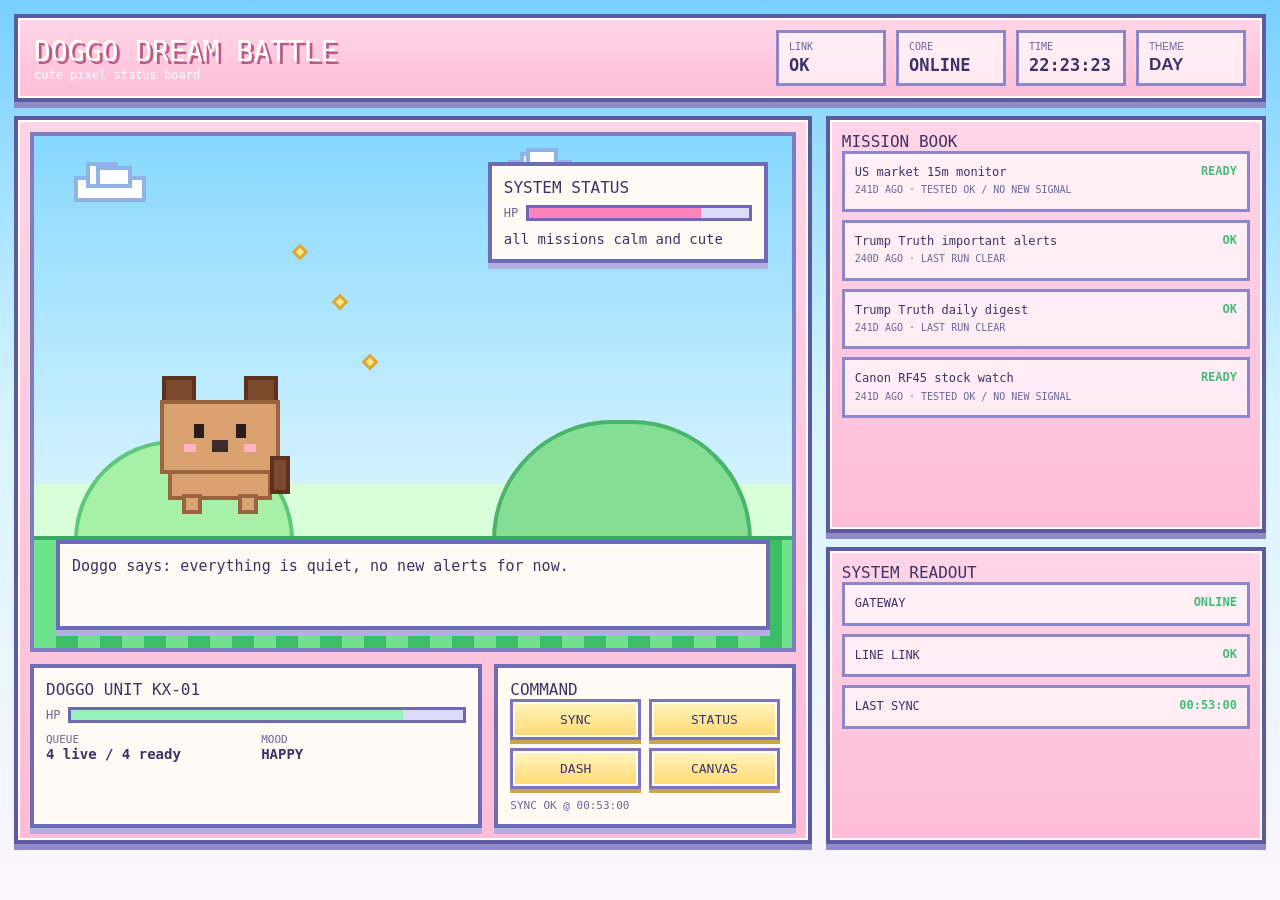
==== commit ec040549: "Add day night toggle to cute dashboard" ====
--- a/dashboard/index.html
+++ b/dashboard/index.html
@@ -17,6 +17,7 @@
           <div class="stat-pill"><span>LINK</span><b id="line-link">OK</b></div>
           <div class="stat-pill"><span>CORE</span><b id="gateway-pill">ONLINE</b></div>
           <div class="stat-pill"><span>TIME</span><b id="clock">--:--:--</b></div>
+          <button class="stat-pill theme-toggle" id="theme-toggle" type="button"><span>THEME</span><b id="theme-label">DAY</b></button>
         </div>
       </header>
 
--- a/dashboard/style.css
+++ b/dashboard/style.css
@@ -27,6 +27,12 @@
   font-family: monospace;
   color: var(--ink);
   background: linear-gradient(180deg, #78cfff 0%, #d4f4ff 45%, #fef6ff 100%);
+  transition: background .2s ease, color .2s ease;
+}
+body[data-theme="night"] {
+  --ink: #eef0ff;
+  --muted: #bcc5ef;
+  background: linear-gradient(180deg, #1a1e48 0%, #20295d 45%, #151630 100%);
 }
 .frame {
   border: 4px solid #5d5aa2;
@@ -71,6 +77,11 @@
   background: rgba(255,255,255,.65);
   border: 3px solid #8d86cb;
 }
+.theme-toggle {
+  appearance: none;
+  cursor: pointer;
+  text-align: left;
+}
 .stat-pill span {
   display: block;
   font-size: 10px;
@@ -96,6 +107,9 @@
   overflow: hidden;
   border: 4px solid #7f7cc3;
   background: linear-gradient(180deg, var(--bg1) 0%, var(--bg2) 68%, #d9ffd9 68%, #d9ffd9 100%);
+}
+body[data-theme="night"] .battle-stage {
+  background: linear-gradient(180deg, #2c3578 0%, #4f64bf 58%, #32507a 58%, #22395a 100%);
 }
 .battle-stage::before {
   content: "";
@@ -120,6 +134,12 @@
   height: 26px;
   background: var(--cloud);
   border: 4px solid #90b2e6;
+}
+body[data-theme="night"] .cloud,
+body[data-theme="night"] .cloud::before,
+body[data-theme="night"] .cloud::after {
+  background: #dbe4ff;
+  border-color: #7d97d8;
 }
 .cloud::before,
 .cloud::after {
@@ -155,6 +175,18 @@
   border: 4px solid #49b46a;
   border-radius: 999px 999px 0 0;
 }
+body[data-theme="night"] .hill.back {
+  background: #7b9ae6;
+  border-color: #4b69be;
+}
+body[data-theme="night"] .hill.front {
+  background: #5f7dd1;
+  border-color: #3f58a3;
+}
+body[data-theme="night"] .grass {
+  background: repeating-linear-gradient(90deg, #3ca86d 0 22px, #277a4d 22px 44px);
+  border-top-color: #215f40;
+}
 .grass {
   left: 0;
   right: 0;
@@ -301,6 +333,28 @@
 .spark.s1 { left: 300px; top: 160px; }
 .spark.s2 { left: 260px; top: 110px; }
 .spark.s3 { left: 330px; top: 220px; }
+body[data-theme="night"] .spark {
+  background: #fff2a8;
+  border-color: #d9ba52;
+  box-shadow: 0 0 10px rgba(255, 242, 168, .5);
+}
+body[data-theme="night"] .enemy-bubble,
+body[data-theme="night"] .player-box,
+body[data-theme="night"] .command-box,
+body[data-theme="night"] .dialog {
+  background: #f6f4ff;
+}
+body[data-theme="night"] .candy {
+  background: linear-gradient(180deg, #6e5bb1 0%, #52448f 100%);
+}
+body[data-theme="night"] .game-title,
+body[data-theme="night"] .game-sub {
+  color: #fff7ff;
+  text-shadow: 3px 3px 0 #35285f;
+}
+body[data-theme="night"] .stat-pill {
+  background: rgba(240, 244, 255, .88);
+}
 .dialog {
   left: 22px;
   right: 22px;
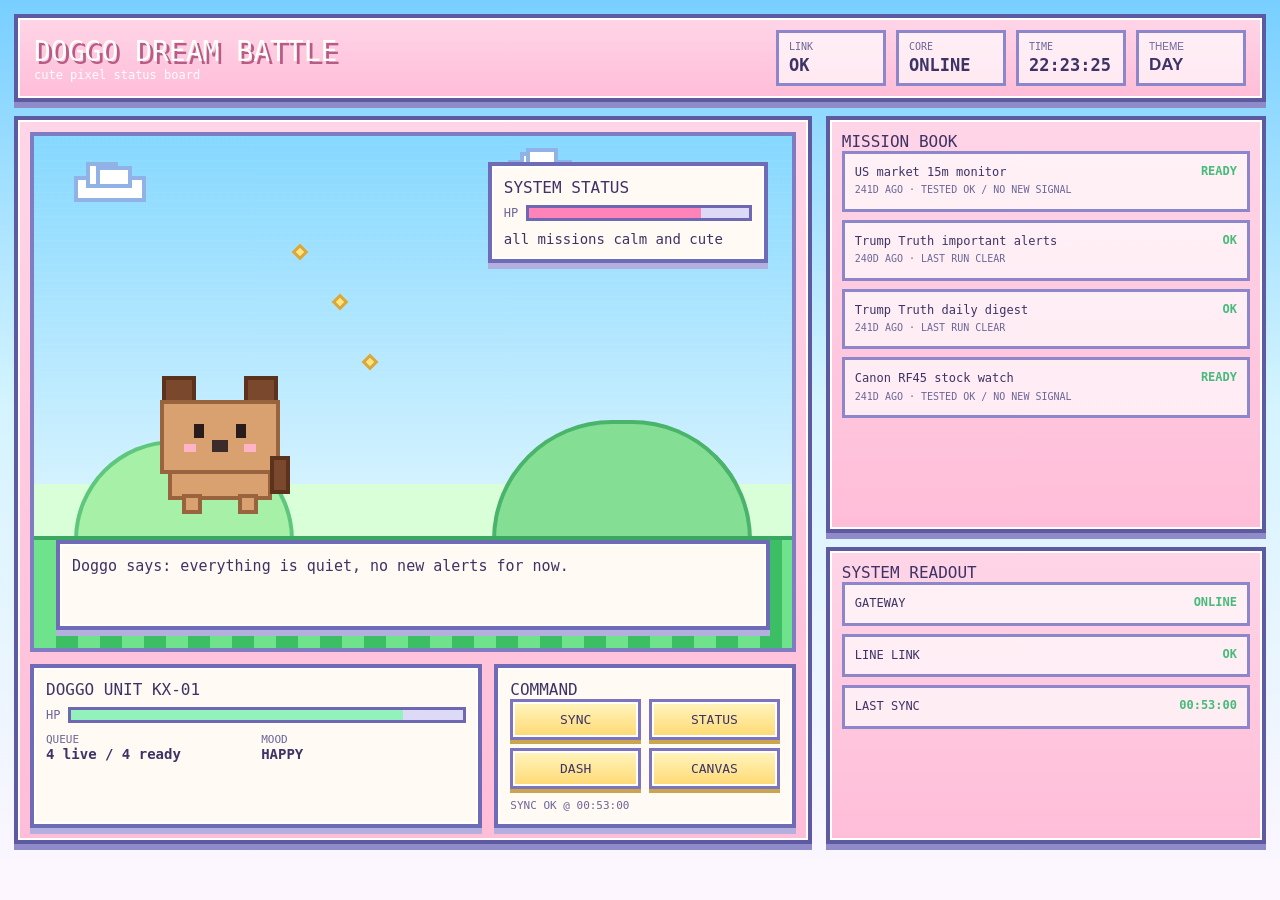
==== commit 5f2050e0: "Polish night mode contrast and art" ====
--- a/dashboard/index.html
+++ b/dashboard/index.html
@@ -24,6 +24,11 @@
       <main class="dream-layout">
         <section class="battle-card frame candy">
           <div class="battle-stage">
+            <div class="moon"></div>
+            <div class="star st1"></div>
+            <div class="star st2"></div>
+            <div class="star st3"></div>
+            <div class="star st4"></div>
             <div class="cloud c1"></div>
             <div class="cloud c2"></div>
             <div class="cloud c3"></div>
--- a/dashboard/style.css
+++ b/dashboard/style.css
@@ -109,7 +109,11 @@
   background: linear-gradient(180deg, var(--bg1) 0%, var(--bg2) 68%, #d9ffd9 68%, #d9ffd9 100%);
 }
 body[data-theme="night"] .battle-stage {
-  background: linear-gradient(180deg, #2c3578 0%, #4f64bf 58%, #32507a 58%, #22395a 100%);
+  background: linear-gradient(180deg, #20275f 0%, #4358aa 54%, #2e4b78 54%, #1f3553 100%);
+}
+body[data-theme="night"] .moon,
+body[data-theme="night"] .star {
+  display: block;
 }
 .battle-stage::before {
   content: "";
@@ -127,9 +131,31 @@
 .enemy-bubble,
 .doggo,
 .spark,
-.dialog {
+.dialog,
+.moon,
+.star {
   position: absolute;
 }
+.moon {
+  right: 110px;
+  top: 34px;
+  width: 34px;
+  height: 34px;
+  background: #fff8bb;
+  border: 4px solid #d6c36d;
+  display: none;
+}
+.star {
+  width: 8px;
+  height: 8px;
+  background: #fff7cc;
+  border: 2px solid #d3b96b;
+  display: none;
+}
+.star.st1 { right: 170px; top: 30px; }
+.star.st2 { right: 80px; top: 90px; }
+.star.st3 { left: 120px; top: 80px; }
+.star.st4 { left: 260px; top: 36px; }
 .cloud {
   height: 26px;
   background: var(--cloud);
@@ -342,7 +368,32 @@
 body[data-theme="night"] .player-box,
 body[data-theme="night"] .command-box,
 body[data-theme="night"] .dialog {
-  background: #f6f4ff;
+  background: #fcfbff;
+  color: #241f46;
+  border-color: #6d66b4;
+  box-shadow: inset 0 0 0 2px #ffffff, 0 6px 0 #938dd1;
+}
+body[data-theme="night"] .enemy-name,
+body[data-theme="night"] .player-name,
+body[data-theme="night"] .command-title,
+body[data-theme="night"] .side-title,
+body[data-theme="night"] .enemy-text,
+body[data-theme="night"] .dialog,
+body[data-theme="night"] .meta-grid b,
+body[data-theme="night"] .stat-pill b,
+body[data-theme="night"] .summary-list b,
+body[data-theme="night"] .task-list b,
+body[data-theme="night"] .cmd-btn {
+  color: #241f46;
+}
+body[data-theme="night"] .hp-wrap span,
+body[data-theme="night"] .meta-grid span,
+body[data-theme="night"] .task-list small,
+body[data-theme="night"] .hint,
+body[data-theme="night"] .stat-pill span,
+body[data-theme="night"] .summary-list span,
+body[data-theme="night"] .task-list span {
+  color: #514b7d;
 }
 body[data-theme="night"] .candy {
   background: linear-gradient(180deg, #6e5bb1 0%, #52448f 100%);
@@ -353,7 +404,21 @@
   text-shadow: 3px 3px 0 #35285f;
 }
 body[data-theme="night"] .stat-pill {
-  background: rgba(240, 244, 255, .88);
+  background: rgba(240, 244, 255, .96);
+}
+body[data-theme="night"] .task-list li,
+body[data-theme="night"] .summary-list li {
+  background: rgba(252, 250, 255, .98);
+  border-color: #8a84cc;
+}
+body[data-theme="night"] .cmd-btn {
+  background: linear-gradient(180deg, #fff6bf 0%, #ffd76d 100%);
+  border-color: #8a76b9;
+  box-shadow: inset 0 0 0 2px #fffdf1, 0 4px 0 #b08d3d;
+}
+body[data-theme="night"] .frame {
+  border-color: #454089;
+  box-shadow: inset 0 0 0 2px #dddfff, 0 6px 0 #2e2d60;
 }
 .dialog {
   left: 22px;
